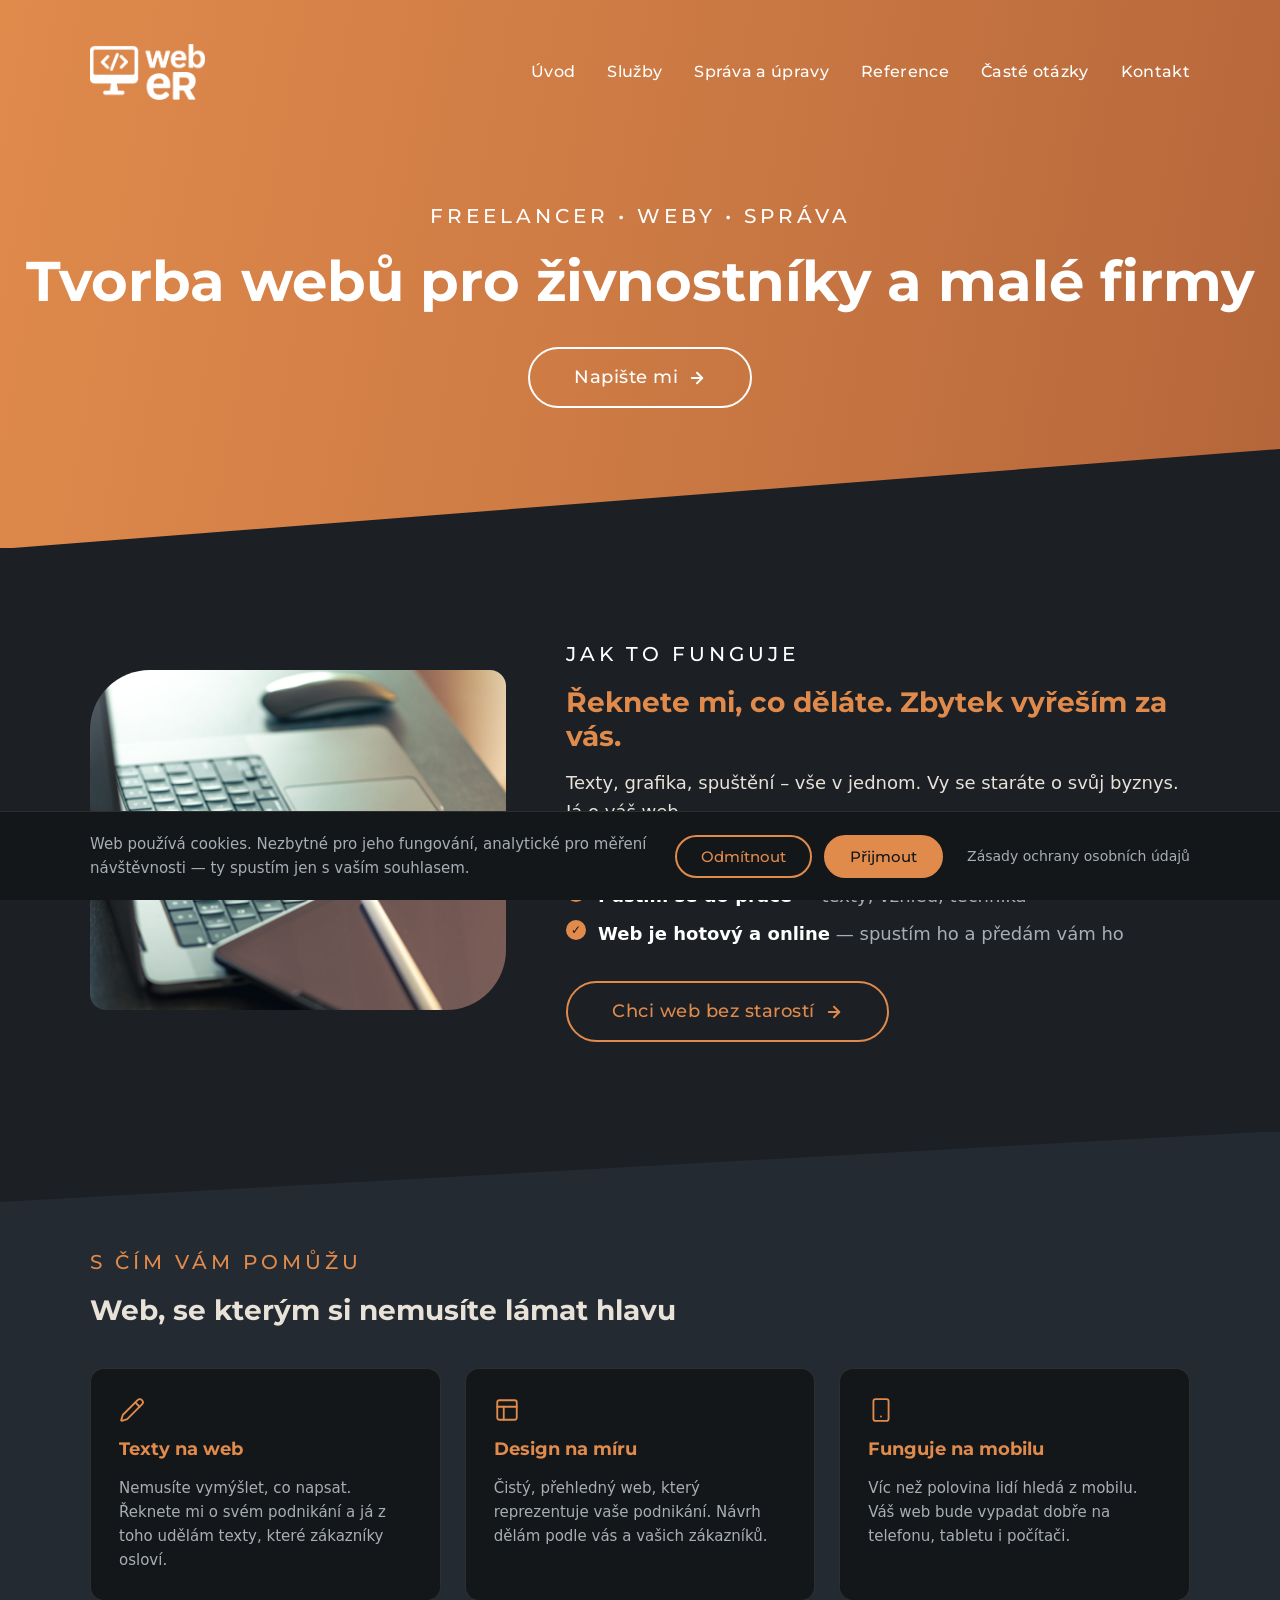
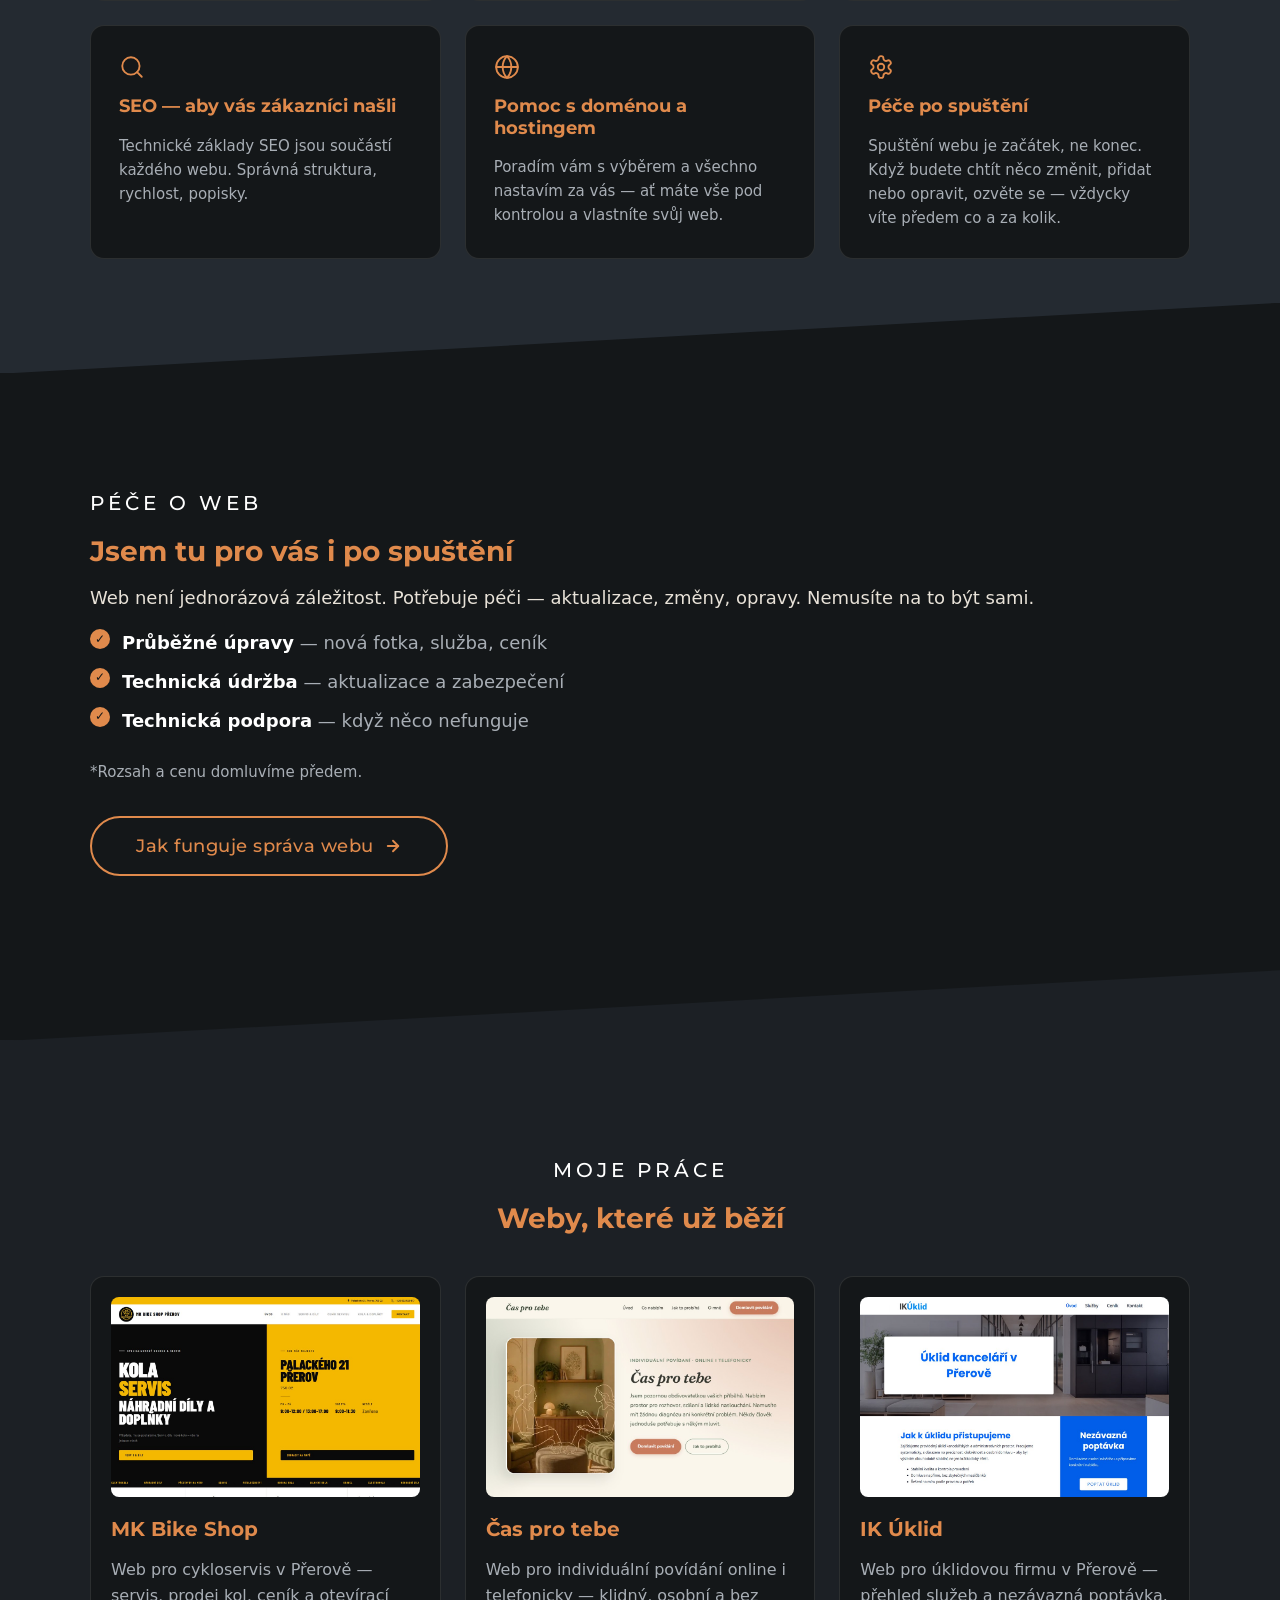
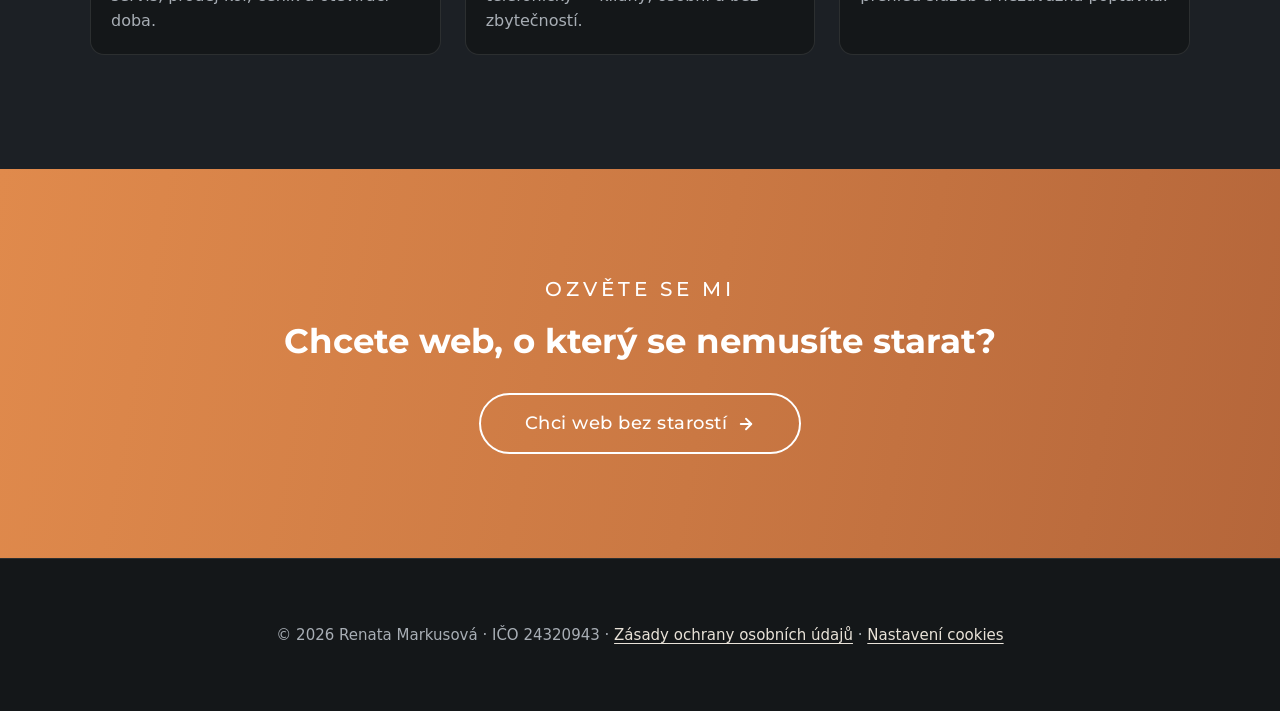
==== index.html @ 93ee4c7d "cookies" ====
<!doctype html>
<html lang="cs">
  <head>
    <meta charset="UTF-8" />
    <meta name="viewport" content="width=device-width, initial-scale=1.0" />
    <title>Tvorba webů pro živnostníky a malé firmy | web-eR</title>
    <meta
      name="description"
      content="Tvorba webů pro živnostníky a malé firmy. Postarám se o texty, design i spuštění — vy se staráte o svůj byznys. Pracuji online, po celé ČR."
    />
    <link rel="icon" type="image/png" sizes="32x32" href="img/favicon-32x32.png" />
    <meta property="og:type" content="website" />
    <meta
      property="og:title"
      content="Tvorba webů pro živnostníky a malé firmy | web-eR"
    />
    <meta
      property="og:description"
      content="Tvorba webů pro živnostníky a malé firmy. Postarám se o texty, design i spuštění — vy se staráte o svůj byznys. Pracuji online, po celé ČR."
    />
    <meta property="og:image" content="https://web-er.cz/img/og-image.jpg" />
    <meta property="og:url" content="https://web-er.cz/" />
    <meta property="og:locale" content="cs_CZ" />
    <meta name="twitter:card" content="summary_large_image" />
    <link rel="preconnect" href="https://fonts.googleapis.com" />
    <link rel="preconnect" href="https://fonts.gstatic.com" crossorigin />
    <link
      href="https://fonts.googleapis.com/css2?family=Montserrat:wght@400;500;600;700&display=swap"
      rel="stylesheet"
    />
    <link rel="stylesheet" href="style.css" />
    <script
      async
      src="https://www.googletagmanager.com/gtag/js?id=G-6X2FGMSDNS"
    ></script>
    <script>
      window.dataLayer = window.dataLayer || [];
      function gtag() {
        dataLayer.push(arguments);
      }
      gtag("js", new Date());
      gtag("consent", "default", {
        analytics_storage: "denied",
      });
      gtag("config", "G-6X2FGMSDNS");
    </script>
  </head>
  <body>
    <header>
      <div class="container">
        <a href="index.html" class="logo">
          <img src="img/logo-web-er-bile.png" alt="web-eR" />
        </a>
        <nav>
          <ul>
            <li><a href="#uvod">Úvod</a></li>
            <li><a href="#sluzby">Služby</a></li>
            <li><a href="sprava.html">Správa a úpravy</a></li>
            <li><a href="#reference">Reference</a></li>
            <li><a href="kontakt.html#faq">Časté otázky</a></li>
            <li><a href="kontakt.html">Kontakt</a></li>
          </ul>
        </nav>
        <button
          class="hamburger"
          aria-label="Otevřít menu"
          aria-expanded="false"
        >
          <span></span>
          <span></span>
          <span></span>
        </button>
      </div>
    </header>
    <main>
      <!--hero úvod-->
      <section id="uvod" class="hero">
        <p class="eyebrow">FREELANCER • WEBY • SPRÁVA</p>
        <h1>Tvorba webů pro živnostníky a malé firmy</h1>
        <a href="kontakt.html" class="btn">
          Napište mi
          <svg
            aria-hidden="true"
            xmlns="http://www.w3.org/2000/svg"
            viewBox="0 0 24 24"
            fill="none"
            stroke="currentColor"
            stroke-linecap="round"
            stroke-linejoin="round"
          >
            <path d="M5 12h14" />
            <path d="m12 5 7 7-7 7" />
          </svg>
        </a>
      </section>
      <section class="jak-to-funguje">
        <div class="container">
          <img src="img/work-scaled.jpg" alt="Ukázka práce na tvorbě webu" />
          <div>
            <p class="eyebrow">Jak to funguje</p>
            <h2>Řeknete mi, co děláte. Zbytek vyřeším za vás.</h2>
            <p>
              Texty, grafika, spuštění – vše v jednom. Vy se staráte o svůj
              byznys. Já o váš web.
            </p>
            <ul class="seznam-check">
              <li><strong>Zavoláte nebo napíšete</strong> — řeknete mi, co potřebujete</li>
              <li><strong>Pustím se do práce</strong> — texty, vzhled, technika</li>
              <li><strong>Web je hotový a online</strong> — spustím ho a předám vám ho</li>
            </ul>
            <a href="kontakt.html" class="btn btn--outline">
              Chci web bez starostí
              <svg
                aria-hidden="true"
                xmlns="http://www.w3.org/2000/svg"
                viewBox="0 0 24 24"
                fill="none"
                stroke="currentColor"
                stroke-linecap="round"
                stroke-linejoin="round"
              >
                <path d="M5 12h14" />
                <path d="m12 5 7 7-7 7" />
              </svg>
            </a>
          </div>
        </div>
      </section>

      <!--Služby-->
      <section id="sluzby" class="sluzby">
        <div class="container">
          <p class="eyebrow">S ČÍM VÁM POMŮŽU</p>
          <h2>Web, se kterým si nemusíte lámat hlavu</h2>
          <ul class="karty">
            <li class="karta">
              <svg
                aria-hidden="true"
                xmlns="http://www.w3.org/2000/svg"
                viewBox="0 0 24 24"
                fill="none"
                stroke="currentColor"
                stroke-linecap="round"
                stroke-linejoin="round"
              >
                <path
                  d="M21.174 6.812a1 1 0 0 0-3.986-3.987L3.842 16.174a2 2 0 0 0-.5.83l-1.321 4.352a.5.5 0 0 0 .623.622l4.353-1.32a2 2 0 0 0 .83-.497z"
                />
                <path d="m15 5 4 4" />
              </svg>
              <h3>Texty na web</h3>
              <p>
                Nemusíte vymýšlet, co napsat. Řeknete mi o svém podnikání a já
                z toho udělám texty, které zákazníky osloví.
              </p>
            </li>
            <li class="karta">
              <svg
                aria-hidden="true"
                xmlns="http://www.w3.org/2000/svg"
                viewBox="0 0 24 24"
                fill="none"
                stroke="currentColor"
                stroke-linecap="round"
                stroke-linejoin="round"
              >
                <rect width="18" height="18" x="3" y="3" rx="2" ry="2" />
                <line x1="3" x2="21" y1="9" y2="9" />
                <line x1="9" x2="9" y1="21" y2="9" />
              </svg>
              <h3>Design na míru</h3>
              <p>
                Čistý, přehledný web, který reprezentuje vaše podnikání. Návrh
                dělám podle vás a vašich zákazníků.
              </p>
            </li>
            <li class="karta">
              <svg
                aria-hidden="true"
                xmlns="http://www.w3.org/2000/svg"
                viewBox="0 0 24 24"
                fill="none"
                stroke="currentColor"
                stroke-linecap="round"
                stroke-linejoin="round"
              >
                <rect width="14" height="20" x="5" y="2" rx="2" ry="2" />
                <path d="M12 18h.01" />
              </svg>
              <h3>Funguje na mobilu</h3>
              <p>
                Víc než polovina lidí hledá z mobilu. Váš web bude vypadat
                dobře na telefonu, tabletu i počítači.
              </p>
            </li>
            <li class="karta">
              <svg
                aria-hidden="true"
                xmlns="http://www.w3.org/2000/svg"
                viewBox="0 0 24 24"
                fill="none"
                stroke="currentColor"
                stroke-linecap="round"
                stroke-linejoin="round"
              >
                <circle cx="11" cy="11" r="8" />
                <path d="m21 21-4.3-4.3" />
              </svg>
              <h3>SEO — aby vás zákazníci našli</h3>
              <p>
                Technické základy SEO jsou součástí každého webu. Správná
                struktura, rychlost, popisky.
              </p>
            </li>
            <li class="karta">
              <svg
                aria-hidden="true"
                xmlns="http://www.w3.org/2000/svg"
                viewBox="0 0 24 24"
                fill="none"
                stroke="currentColor"
                stroke-linecap="round"
                stroke-linejoin="round"
              >
                <circle cx="12" cy="12" r="10" />
                <path d="M12 2a14.5 14.5 0 0 0 0 20 14.5 14.5 0 0 0 0-20" />
                <path d="M2 12h20" />
              </svg>
              <h3>Pomoc s doménou a hostingem</h3>
              <p>
                Poradím vám s výběrem a všechno nastavím za vás — ať máte vše
                pod kontrolou a vlastníte svůj web.
              </p>
            </li>
            <li class="karta">
              <svg
                aria-hidden="true"
                xmlns="http://www.w3.org/2000/svg"
                viewBox="0 0 24 24"
                fill="none"
                stroke="currentColor"
                stroke-linecap="round"
                stroke-linejoin="round"
              >
                <path
                  d="M12.22 2h-.44a2 2 0 0 0-2 2v.18a2 2 0 0 1-1 1.73l-.43.25a2 2 0 0 1-2 0l-.15-.08a2 2 0 0 0-2.73.73l-.22.38a2 2 0 0 0 .73 2.73l.15.1a2 2 0 0 1 1 1.72v.51a2 2 0 0 1-1 1.74l-.15.09a2 2 0 0 0-.73 2.73l.22.38a2 2 0 0 0 2.73.73l.15-.08a2 2 0 0 1 2 0l.43.25a2 2 0 0 1 1 1.73V20a2 2 0 0 0 2 2h.44a2 2 0 0 0 2-2v-.18a2 2 0 0 1 1-1.73l.43-.25a2 2 0 0 1 2 0l.15.08a2 2 0 0 0 2.73-.73l.22-.39a2 2 0 0 0-.73-2.73l-.15-.08a2 2 0 0 1-1-1.74v-.5a2 2 0 0 1 1-1.74l.15-.09a2 2 0 0 0 .73-2.73l-.22-.38a2 2 0 0 0-2.73-.73l-.15.08a2 2 0 0 1-2 0l-.43-.25a2 2 0 0 1-1-1.73V4a2 2 0 0 0-2-2z"
                />
                <circle cx="12" cy="12" r="3" />
              </svg>
              <h3>Péče po spuštění</h3>
              <p>
                Spuštění webu je začátek, ne konec. Když budete chtít něco
                změnit, přidat nebo opravit, ozvěte se — vždycky víte předem
                co a za kolik.
              </p>
            </li>
          </ul>
        </div>
      </section>
      <section class="pece">
        <div class="container">
          <p class="eyebrow">PÉČE O WEB</p>
          <h2>Jsem tu pro vás i po spuštění</h2>
          <p>
            Web není jednorázová záležitost. Potřebuje péči — aktualizace,
            změny, opravy. Nemusíte na to být sami.
          </p>
          <ul class="seznam-check">
            <li><strong>Průběžné úpravy</strong> — nová fotka, služba, ceník</li>
            <li><strong>Technická údržba</strong> — aktualizace a zabezpečení</li>
            <li><strong>Technická podpora</strong> — když něco nefunguje</li>
          </ul>
          <p class="poznamka">*Rozsah a cenu domluvíme předem.</p>
          <a href="sprava.html" class="btn btn--outline">
            Jak funguje správa webu
            <svg
              aria-hidden="true"
              xmlns="http://www.w3.org/2000/svg"
              viewBox="0 0 24 24"
              fill="none"
              stroke="currentColor"
              stroke-linecap="round"
              stroke-linejoin="round"
            >
              <path d="M5 12h14" />
              <path d="m12 5 7 7-7 7" />
            </svg>
          </a>
        </div>
      </section>

      <!--Reference-->
      <section id="reference" class="reference">
        <div class="container">
          <p class="eyebrow">MOJE PRÁCE</p>
          <h2>Weby, které už běží</h2>
          <ul class="reference-karty">
            <li class="reference-karta">
              <a
                href="https://www.mkbikeshop.cz"
                target="_blank"
                rel="noopener"
              >
                <img
                  src="img/reference-mk-bike-shop.jpg"
                  alt="Náhled webu MK Bike Shop"
                />
                <h3>MK Bike Shop</h3>
                <p>
                  Web pro cykloservis v Přerově — servis, prodej kol, ceník a
                  otevírací doba.
                </p>
              </a>
            </li>
            <li class="reference-karta">
              <a
                href="https://www.casprotebe.cz"
                target="_blank"
                rel="noopener"
              >
                <img
                  src="img/reference-cas-pro-tebe.jpg"
                  alt="Náhled webu Čas pro tebe"
                />
                <h3>Čas pro tebe</h3>
                <p>
                  Web pro individuální povídání online i telefonicky — klidný,
                  osobní a bez zbytečností.
                </p>
              </a>
            </li>
            <li class="reference-karta">
              <a
                href="https://www.ikuklid.cz"
                target="_blank"
                rel="noopener"
              >
                <img
                  src="img/reference-ik-uklid.jpg"
                  alt="Náhled webu IK Úklid"
                />
                <h3>IK Úklid</h3>
                <p>
                  Web pro úklidovou firmu v Přerově — přehled služeb a
                  nezávazná poptávka.
                </p>
              </a>
            </li>
          </ul>
        </div>
      </section>
      <section class="cta">
        <div class="container">
          <p class="eyebrow">OZVĚTE SE MI</p>
          <h2>Chcete web, o který se nemusíte starat?</h2>
          <a href="kontakt.html" class="btn">
            Chci web bez starostí
            <svg
              aria-hidden="true"
              xmlns="http://www.w3.org/2000/svg"
              viewBox="0 0 24 24"
              fill="none"
              stroke="currentColor"
              stroke-linecap="round"
              stroke-linejoin="round"
            >
              <path d="M5 12h14" />
              <path d="m12 5 7 7-7 7" />
            </svg>
          </a>
        </div>
      </section>
    </main>
    <footer>
      <div class="container">
        <p>
          &copy; 2026 Renata Markusová · IČO 24320943 ·
          <a href="zasady-ochrany-osobnich-udaju.html"
            >Zásady ochrany osobních údajů</a
          >
          · <button type="button" id="cookie-nastaveni">Nastavení cookies</button>
        </p>
      </div>
    </footer>
    <div class="cookie-lista" id="cookie-lista" hidden>
      <div class="cookie-lista__obsah">
        <p>
          Web používá cookies. Nezbytné pro jeho fungování, analytické pro
          měření návštěvnosti — ty spustím jen s vaším souhlasem.
        </p>
        <div class="cookie-lista__tlacitka">
          <button type="button" id="cookie-odmitnout">Odmítnout</button>
          <button type="button" id="cookie-prijmout">Přijmout</button>
        </div>
        <a href="zasady-ochrany-osobnich-udaju.html"
          >Zásady ochrany osobních údajů</a
        >
      </div>
    </div>
    <script src="script.js"></script>
  </body>
</html>
---- style.css ----
/* RESET */
* {
  margin: 0;
  padding: 0;
  box-sizing: border-box;
}

img {
  display: block;
  max-width: 100%;
}

/* PROMĚNNÉ  */
:root {
  /* Akcenty */
  --accent: #e08a4c;
  --accent-mid: #ca7843;
  --accent-hover: #b5663a;

  /* Pozadí */
  --bg: #1c2025;
  --bg-dark: #141719;
  --bg-light: #242a31;

  /* TEXT */
  --text: #e8e2d8;
  --text-strong: #ffffff;
  --text-muted: #a8aeb5;

  /* PÍSMO */
  --font-heading: "Montserrat", system-ui, sans-serif;
}

/*  BODY  */
body {
  background: var(--bg);
  color: var(--text);
  font-family:
    system-ui,
    -apple-system,
    sans-serif;
  font-size: 18px;
  line-height: 1.6;
}

/*  TYPOGRAFIE  */
h1,
h2,
h3 {
  font-family: var(--font-heading);
  line-height: 1.2;
  margin-bottom: 16px;
}

h1 {
  font-size: 40px;
}

h2 {
  font-size: 28px;
}

h3 {
  font-size: 20px;
}
p {
  margin-bottom: 16px;
}

/*  HLAVIČKA  */
header {
  position: fixed;
  top: 0;
  left: 0;
  width: 100%;
  z-index: 10;
  /* aby logo a menu nebyly nalepené na horním okraji */
  padding-top: 20px;
  transition:
    background-color 0.25s ease,
    padding 0.25s ease;
}

header.scrolled {
  /* po odscrollování pevné pozadí, jemný rámeček a nižší hlavička */
  background-color: var(--bg-dark);
  border-bottom: 1px solid rgba(255, 255, 255, 0.1);
  padding-top: 10px;
}

header.scrolled .container {
  padding: 12px 20px;
}

.container {
  max-width: 1140px;
  margin: 0 auto;
  padding: 24px 20px;
  display: flex;
  align-items: center;
  justify-content: space-between;
}

.logo img {
  max-width: 115px;
  transition: max-width 0.25s ease;
}

header.scrolled .logo img {
  max-width: 95px;
}

nav ul {
  display: flex;
  align-items: center;
  gap: 32px;
  list-style: none;
}

nav a {
  color: var(--text-strong);
  text-decoration: none;
  font-family: var(--font-heading);
  font-weight: 500;
  font-size: 16px;
  letter-spacing: 0.02em;
  /* trvalá rezerva místa pro linku, aby text při hoveru neposkakoval */
  padding-bottom: 4px;
  border-bottom: 2px solid transparent;
}

nav a:hover {
  /* místo oranžové (splývala by s oranžovým pozadím hero) jen podtržení */
  border-bottom-color: var(--text-strong);
}

nav a[aria-current="page"] {
  border-bottom-color: var(--text-strong);
}

/* hamburger tlačítko */
.hamburger {
  display: none;
  flex-direction: column;
  justify-content: center;
  gap: 5px;
  width: 40px;
  height: 40px;
  background: none;
  border: none;
  cursor: pointer;
  padding: 0;
}

.hamburger span {
  display: block;
  width: 28px;
  height: 3px;
  background: var(--text-strong);
  border-radius: 2px;
}

/*  HERO / ÚVOD  */
.hero {
  /* plastičtější přechod - tři barevné body, pravá strana znatelně tmavší */
  background: linear-gradient(
    100deg,
    var(--accent) 0%,
    var(--accent-mid) 55%,
    var(--accent-hover) 100%
  );
  color: #20160f;
  text-align: center;
  padding: 200px 20px 140px;
  /* kotva pro diagonální řez (::after) */
  position: relative;
}

.eyebrow {
  color: #ffffff;
  text-transform: uppercase;
  font-family: var(--font-heading);
  letter-spacing: 4px;
  font-size: 20px;
  font-weight: 500;
  margin-bottom: 16px;
}

.hero h1 {
  /* bílá a větší než výchozí h1 */
  color: var(--text-strong);
  font-size: 56px;
  margin-bottom: 32px;
}

.hero p:not(.eyebrow) {
  /* popisný odstavec pod H1 (např. na kontakt.html) ve stejné barvě jako nadpis */
  color: var(--text-strong);
  font-size: 20px;
}

.btn {
  display: inline-flex;
  align-items: center;
  gap: 10px;
  background: transparent;
  color: var(--text-strong);
  text-decoration: none;
  font-family: var(--font-heading);
  font-weight: 500;
  font-size: 18px;
  letter-spacing: 0.5px;
  padding: 14px 44px;
  border: 2px solid var(--text-strong);
  border-radius: 999px;
  transition:
    background-color 0.2s ease,
    color 0.2s ease;
}

.btn svg {
  /* ikona šipky přebírá barvu textu přes currentColor */
  width: 18px;
  height: 18px;
  stroke-width: 2.5;
}

.btn:hover {
  background-color: var(--text-strong);
  color: var(--accent);
}

/* varianta tlačítka pro tmavé pozadí mimo hero */
.btn--outline {
  color: var(--accent);
  border-color: var(--accent);
}

.btn--outline:hover {
  background-color: var(--accent);
  color: var(--bg-dark);
}

.hero::after {
  /* diagonální řez na spodní hraně hera - přechod do další sekce */
  content: "";
  position: absolute;
  bottom: -1px; /* zamezí vlasové spáře mezi hero a další sekcí */
  left: 0;
  width: 100%;
  height: 100px;
  background-color: var(--bg);
  clip-path: polygon(0 100%, 100% 0, 100% 100%);
}

/* kompaktní varianta hero (kontakt.html) - menší odsazení a nižší diagonála */
.hero--kompakt {
  padding: 160px 20px 100px;
}

.hero--kompakt::after {
  height: 70px;
}

/*  SEKCE JAK TO FUNGUJE  */
.jak-to-funguje {
  padding: 90px 0;
}

.jak-to-funguje .container {
  /* dvousloupcový layout - obrázek a text vedle sebe */
  display: flex;
  align-items: center;
  justify-content: flex-start;
  gap: 60px;
  padding-top: 0;
  padding-bottom: 0;
}

.jak-to-funguje .container > img {
  /* obrázek užší než textový sloupec */
  flex: 0.8 1 0;
  min-width: 0;
}

.jak-to-funguje .container > div {
  /* textový sloupec širší než obrázek */
  flex: 1.2 1 0;
  min-width: 0;
}

.jak-to-funguje img {
  width: 100%;
  height: 340px;
  object-fit: cover;

  border-radius: 60px 16px 60px 16px;
}

.jak-to-funguje h2 {
  color: var(--accent);
}

/* seznam s oranžovým zaškrtnutým kolečkem - sdílená třída napříč stránkami */
.seznam-check {
  list-style: none;
}

.seznam-check li {
  position: relative;
  padding-left: 32px;
  color: var(--text-muted);
  margin-bottom: 10px;
}

.seznam-check li:last-child {
  margin-bottom: 0;
}

.seznam-check li strong {
  color: var(--text-strong);
  font-weight: 700;
}

.seznam-check li::before {
  /* ikona zaškrtnutého kolečka místo puntíku */
  content: "✓";
  position: absolute;
  left: 0;
  top: 0;
  width: 20px;
  height: 20px;
  border-radius: 50%;
  background-color: var(--accent);
  color: var(--bg-dark);
  font-size: 12px;
  font-weight: 700;
  display: flex;
  align-items: center;
  justify-content: center;
}

.jak-to-funguje .seznam-check {
  margin-bottom: 32px;
}

.pece .seznam-check {
  /* mezera mezi odrážkami a poznámkou */
  margin-bottom: 24px;
}

/*  SEKCE SLUŽBY  */
.sluzby {
  /* pozadí odlišené od okolních sekcí */
  background-color: var(--bg-light);
  padding: 90px 0;
  /* kotva pro diagonální zkosení nahoře i dole (::before, ::after) */
  position: relative;
}

.sluzby::before,
.sluzby::after {
  /* diagonální zkosení - barva okolních sekcí prosvítá přes hranu */
  content: "";
  position: absolute;
  left: 0;
  width: 100%;
  /* o 1px vyšší kvůli přesahu přes hranu (viz top/bottom -1px) - zamezí vlasové spáře */
  height: 71px;
  background-color: var(--bg);
}

.sluzby::before {
  top: -1px;
  /* stejný směr zkosení jako dole - zleva doprava klesá */
  clip-path: polygon(0 0, 100% 0, 0 100%);
}

.sluzby::after {
  bottom: -1px;
  /* barva navazuje na pozadí sekce .pece pod ní */
  background-color: var(--bg-dark);
  clip-path: polygon(0 100%, 100% 0, 100% 100%);
}

.sluzby .container {
  /* zděděný .container je flex - tady potřebujeme blokové řazení nadpisů nad kartami */
  display: block;
}

.sluzby .eyebrow {
  /* velikost, prostrkání i font zůstávají po globálním .eyebrow, mění se jen barva */
  color: var(--accent);
}

.sluzby h2 {
  text-align: left;
  margin-bottom: 40px;
}

.karty {
  list-style: none;
  display: grid;
  grid-template-columns: repeat(3, 1fr);
  gap: 24px;
}

.karta {
  /* znatelně tmavší než pozadí sekce, aby karty vynikly */
  background-color: var(--bg-dark);
  border: 1px solid rgba(255, 255, 255, 0.1);
  border-radius: 14px;
  padding: 28px;
  transition: border-color 0.2s ease;
}

.karta:hover {
  border-color: var(--accent);
}

.karta svg {
  display: block;
  width: 26px;
  height: 26px;
  color: var(--accent);
  stroke-width: 1.7;
  margin-bottom: 16px;
}

.karta h3 {
  color: var(--accent);
  font-size: 18px;
}

.karta p {
  color: var(--text-muted);
  font-size: 15px;
  margin-bottom: 0;
}

/*  SEKCE PÉČE  */
.pece {
  background-color: var(--bg-dark);
  /* větší spodní odsazení, aby zkosení nezasahovalo do tlačítka */
  padding: 90px 0 140px;
  /* kotva pro diagonální zkosení na spodní hraně (::after) */
  position: relative;
}

.pece::after {
  /* stejný princip jako u .sluzby::after - zleva výš, zprava níž */
  content: "";
  position: absolute;
  bottom: -1px;
  left: 0;
  width: 100%;
  height: 71px;
  background-color: var(--bg);
  clip-path: polygon(0 100%, 100% 0, 100% 100%);
}

.pece .container {
  /* zděděný .container je flex - tady potřebujeme blokové řazení obsahu */
  display: block;
}

.pece h2 {
  color: var(--accent);
}

.pece .poznamka {
  font-size: 15px;
  color: var(--text-muted);
  margin-bottom: 32px;
}

/*  SEKCE REFERENCE  */
.reference {
  padding: 90px 0;
}

.reference .container {
  /* zděděný .container je flex - tady potřebujeme blokové řazení obsahu */
  display: block;
}

.reference .eyebrow,
.reference h2 {
  text-align: center;
}

.reference h2 {
  /* stejná barva jako nadpis v .jak-to-funguje */
  color: var(--accent);
  margin-bottom: 40px;
}

.reference-karty {
  list-style: none;
  display: grid;
  grid-template-columns: repeat(3, 1fr);
  gap: 24px;
}

.reference-karta {
  background-color: var(--bg-dark);
  border: 1px solid rgba(255, 255, 255, 0.1);
  border-radius: 14px;
  padding: 20px;
  transition: border-color 0.2s ease;
}

.reference-karta:hover {
  border-color: var(--accent);
}

.reference-karta a {
  /* barva a podtržení se nepřebíjí, dědí se z karty */
  display: block;
  color: inherit;
  text-decoration: none;
}

.reference-karta img {
  width: 100%;
  height: 200px;
  object-fit: cover;
  /* zobrazí horní část náhledu webu */
  object-position: top;
  border-radius: 8px;
  margin-bottom: 20px;
  transition: transform 0.2s ease;
}

.reference-karta:hover img {
  transform: scale(1.03);
}

.reference-karta h3 {
  color: var(--accent);
}

.reference-karta p {
  color: var(--text-muted);
  font-size: 16px;
  margin-bottom: 0;
}

/*  SEKCE CTA  */
.cta {
  /* stejný přechod jako hero */
  background: linear-gradient(
    100deg,
    var(--accent) 0%,
    var(--accent-mid) 55%,
    var(--accent-hover) 100%
  );
  text-align: center;
  padding: 80px 0;
}

.cta .container {
  /* zděděný .container je flex - tady potřebujeme blokové řazení obsahu */
  display: block;
}

.cta .eyebrow {
  color: #ffffff;
}

.cta h2 {
  color: #ffffff;
  font-size: 34px;
  margin-bottom: 32px;
}

/*  PATIČKA  */
footer {
  background-color: var(--bg-dark);
  border-top: 1px solid rgba(255, 255, 255, 0.1);
  padding: 40px 0;
  text-align: center;
  font-size: 15px;
  color: var(--text-muted);
}

footer .container {
  /* zděděný .container je flex - tady potřebujeme blokové řazení */
  display: block;
}

footer p {
  margin-bottom: 0;
}

footer a {
  color: var(--text);
  text-decoration: underline;
  text-underline-offset: 3px;
}

footer a:hover {
  color: var(--accent);
}

/*  TEXTOVÁ STRÁNKA (zásady ochrany osobních údajů apod.)  */
.textova-stranka {
  /* dost místa, aby obsah nezmizel pod absolutně umístěnou hlavičkou */
  padding: 180px 0 90px;
}

.textova-stranka .container {
  display: block;
  max-width: 800px;
}

.textova-stranka h2 {
  color: var(--accent);
  font-size: 24px;
  margin-top: 40px;
}

.textova-stranka ul {
  list-style: disc;
  padding-left: 24px;
  color: var(--text-muted);
  margin-bottom: 16px;
}

.textova-stranka li {
  margin-bottom: 8px;
}

.textova-stranka a {
  color: var(--accent);
  text-decoration: underline;
}

/*  SEKCE DVĚ VARIANTY (sprava.html)  */
#varianty {
  padding: 90px 0;
}

#varianty .container {
  /* zděděný .container je flex - tady potřebujeme blokové řazení obsahu */
  display: block;
}

#varianty h2 {
  color: var(--accent);
}

#varianty .poznamka {
  /* menší text s odstupem od karet */
  margin-top: 24px;
  font-size: 14px;
  color: var(--text-muted);
}

.varianty {
  /* dvě karty vedle sebe */
  display: grid;
  grid-template-columns: repeat(2, 1fr);
  gap: 24px;
  margin-top: 40px;
}

.varianta {
  background-color: var(--bg-light);
  border: 1px solid rgba(255, 255, 255, 0.1);
  border-radius: 14px;
  padding: 34px;
  /* poznámka dole se pak přitáhne pomocí margin-top: auto */
  display: flex;
  flex-direction: column;
}

.varianta--hlavni {
  /* zvýrazněná varianta - oranžový rámeček */
  border: 2px solid var(--accent);
}

.stitek {
  /* malý štítek nad nadpisem karty */
  display: inline-block;
  align-self: flex-start;
  text-transform: uppercase;
  letter-spacing: 1px;
  font-size: 12px;
  font-weight: 700;
  color: var(--text-muted);
  border: 1px solid var(--text-muted);
  border-radius: 999px;
  padding: 6px 14px;
  margin-bottom: 20px;
}

.varianta--hlavni .stitek {
  /* v hlavní variantě oranžový štítek s tmavým textem */
  color: var(--bg-dark);
  background-color: var(--accent);
  border-color: var(--accent);
}

.varianta .seznam-check {
  margin-bottom: 24px;
}

/*  SEKCE S ČÍM SE LIDI OZÝVAJÍ - stejné pozadí a zkosení jako .sluzby na indexu  */
.dotazy {
  background-color: var(--bg-light);
  padding: 90px 0;
  position: relative;
}

.dotazy::before,
.dotazy::after {
  content: "";
  position: absolute;
  left: 0;
  width: 100%;
  /* o 1px vyšší kvůli přesahu přes hranu - zamezí vlasové spáře */
  height: 71px;
  background-color: var(--bg);
}

.dotazy::before {
  top: -1px;
  clip-path: polygon(0 0, 100% 0, 0 100%);
}

.dotazy::after {
  bottom: -1px;
  clip-path: polygon(0 100%, 100% 0, 100% 100%);
}

.dotazy .container {
  display: block;
}

.dotazy .eyebrow {
  color: var(--accent);
}

.dotazy h2 {
  margin-bottom: 40px;
}

/*  SEKCE PROČ HLÍDAT (sprava.html)  */
.proc-hlidat {
  padding: 90px 0;
}

.proc-hlidat .container {
  display: block;
  max-width: 800px;
}

.proc-hlidat h2 {
  color: var(--accent);
}

/*  SEKCE JAK MĚ KONTAKTOVAT (kontakt.html)  */
.kontakt-info {
  padding: 90px 0;
}

.kontakt-info .container {
  display: block;
}

.kontakt-info .eyebrow {
  text-align: center;
}

.kontakt-karty {
  margin-top: 40px;
}

.kontakt-karty .karta {
  /* obsah karty včetně ikony vycentrovaný */
  text-align: center;
}

.kontakt-karty .karta svg {
  /* ikona uprostřed karty */
  margin-left: auto;
  margin-right: auto;
}

.kontakt-karty .karta h3 {
  /* méně těžký nadpis */
  font-weight: 500;
}

.kontakt-karty .karta a {
  color: var(--text);
  text-decoration: none;
}

.kontakt-karty .karta a:hover {
  color: var(--accent);
}

/*  SEKCE ČASTÉ OTÁZKY (kontakt.html)  */
.faq {
  /* pozadí odlišené od okolních sekcí */
  background-color: var(--bg-light);
  padding: 90px 0;
}

.faq .container {
  display: block;
}

details {
  background-color: var(--bg-dark);
  border: 1px solid rgba(255, 255, 255, 0.1);
  border-radius: 14px;
  margin-bottom: 16px;
}

details:last-child {
  margin-bottom: 0;
}

summary {
  /* bez výchozí značky prohlížeče */
  list-style: none;
  cursor: pointer;
  font-weight: 700;
  padding: 20px 24px;
  position: relative;
}

summary::-webkit-details-marker {
  display: none;
}

summary::after {
  /* oranžová šipka, otočí se při otevření */
  content: "";
  position: absolute;
  top: 50%;
  right: 24px;
  width: 8px;
  height: 8px;
  border-right: 2px solid var(--accent);
  border-bottom: 2px solid var(--accent);
  transform: translateY(-50%) rotate(45deg);
  transition: transform 0.2s ease;
}

details[open] summary::after {
  transform: translateY(-50%) rotate(225deg);
}

details p {
  padding: 0 24px 24px;
  color: var(--text-muted);
  margin-bottom: 0;
}

/*  SEKCE PROVOZOVATEL (kontakt.html)  */
.provozovatel {
  padding: 50px 0;
}

.provozovatel .container {
  display: block;
}

.provozovatel .poznamka {
  font-size: 14px;
  color: var(--text-muted);
  margin-bottom: 0;
}

/*  COOKIE LIŠTA  */
.cookie-lista {
  position: fixed;
  bottom: 0;
  left: 0;
  width: 100%;
  /* vyšší než hlavička (z-index: 10) */
  z-index: 20;
  background-color: var(--bg-dark);
  border-top: 1px solid rgba(255, 255, 255, 0.1);
}

.cookie-lista__obsah {
  max-width: 1140px;
  margin: 0 auto;
  padding: 20px;
  display: flex;
  align-items: center;
  gap: 24px;
}

.cookie-lista__obsah p {
  font-size: 15px;
  color: var(--text-muted);
  margin-bottom: 0;
}

.cookie-lista__obsah > a,
.cookie-lista__obsah > span {
  flex-shrink: 0;
  font-size: 14px;
  color: var(--text-muted);
  text-decoration: none;
}

.cookie-lista__obsah > a:hover {
  color: var(--accent);
}

.cookie-lista__tlacitka {
  display: flex;
  gap: 12px;
  flex-shrink: 0;
}

.cookie-lista__tlacitka button {
  /* stejný tvar jako .btn, jen menší */
  font-family: var(--font-heading);
  font-weight: 500;
  font-size: 15px;
  padding: 10px 24px;
  border-radius: 999px;
  cursor: pointer;
  transition:
    background-color 0.2s ease,
    color 0.2s ease;
}

#cookie-prijmout {
  /* oranžové plné */
  background-color: var(--accent);
  border: 2px solid var(--accent);
  color: var(--bg-dark);
}

#cookie-prijmout:hover {
  background-color: var(--accent-hover);
  border-color: var(--accent-hover);
}

#cookie-odmitnout {
  /* s oranžovým rámečkem a průhledné */
  background: transparent;
  border: 2px solid var(--accent);
  color: var(--accent);
}

#cookie-odmitnout:hover {
  background-color: var(--accent);
  color: var(--bg-dark);
}

#cookie-nastaveni {
  /* v patičce vypadá jako odkaz */
  background: none;
  border: none;
  padding: 0;
  font: inherit;
  color: var(--text);
  cursor: pointer;
  text-decoration: underline;
  text-underline-offset: 3px;
}

#cookie-nastaveni:hover {
  color: var(--accent);
}

/*  RESPONZIVITA HLAVIČKY A HERO SEKCE  */
@media (max-width: 900px) {
  header {
    /* nižší hlavička i v základním stavu */
    padding-top: 12px;
  }

  header .container {
    padding: 12px 20px;
  }

  .logo img {
    max-width: 95px;
  }

  header.scrolled .logo img {
    max-width: 85px;
  }

  nav {
    /* skryto, dokud se nerozbalí přes hamburger */
    display: none;
    position: absolute;
    top: 100%;
    left: 0;
    width: 100%;
    background-color: var(--bg-dark);
  }

  nav.otevrena {
    display: block;
  }

  nav ul {
    flex-direction: column;
    align-items: stretch;
    gap: 0;
    padding: 10px 20px 20px;
  }

  nav a {
    display: block;
    padding: 12px 0;
  }

  .hamburger {
    display: flex;
  }

  .hero {
    padding: 130px 20px 70px;
  }

  .hero h1 {
    font-size: 28px;
  }

  .hero::after {
    /* na mobilu nižší, aby diagonála nebyla příliš strmá */
    height: 40px;
  }

  .hero--kompakt {
    padding: 120px 20px 60px;
  }

  .hero--kompakt::after {
    height: 35px;
  }

  .jak-to-funguje .container {
    /* sloupce pod sebou, obrázek je v HTML první, takže je nahoře */
    flex-direction: column;
  }

  .jak-to-funguje img {
    /* na mobilu nižší */
    height: 260px;
  }

  .karty {
    grid-template-columns: repeat(2, 1fr);
  }

  .reference-karty {
    grid-template-columns: repeat(2, 1fr);
  }

  .sluzby::before,
  .sluzby::after {
    /* na mobilu kratší zkosení, opět o 1px vyšší kvůli přesahu */
    height: 36px;
  }

  .pece::after {
    /* na mobilu kratší zkosení */
    height: 36px;
  }

  .varianty {
    /* karty na mobilu pod sebou */
    grid-template-columns: 1fr;
  }

  .dotazy::before,
  .dotazy::after {
    /* na mobilu kratší zkosení */
    height: 36px;
  }

  .cookie-lista__obsah {
    /* obsah pod sebou */
    flex-direction: column;
    align-items: stretch;
    text-align: center;
  }

  .cookie-lista__tlacitka {
    flex-direction: column;
  }

  .cookie-lista__tlacitka button {
    /* tlačítka roztažená na šířku */
    width: 100%;
  }
}

/*  RESPONZIVITA SEKCE SLUŽBY - jeden sloupec  */
@media (max-width: 620px) {
  .karty {
    grid-template-columns: 1fr;
  }

  .reference-karty {
    grid-template-columns: 1fr;
  }
}
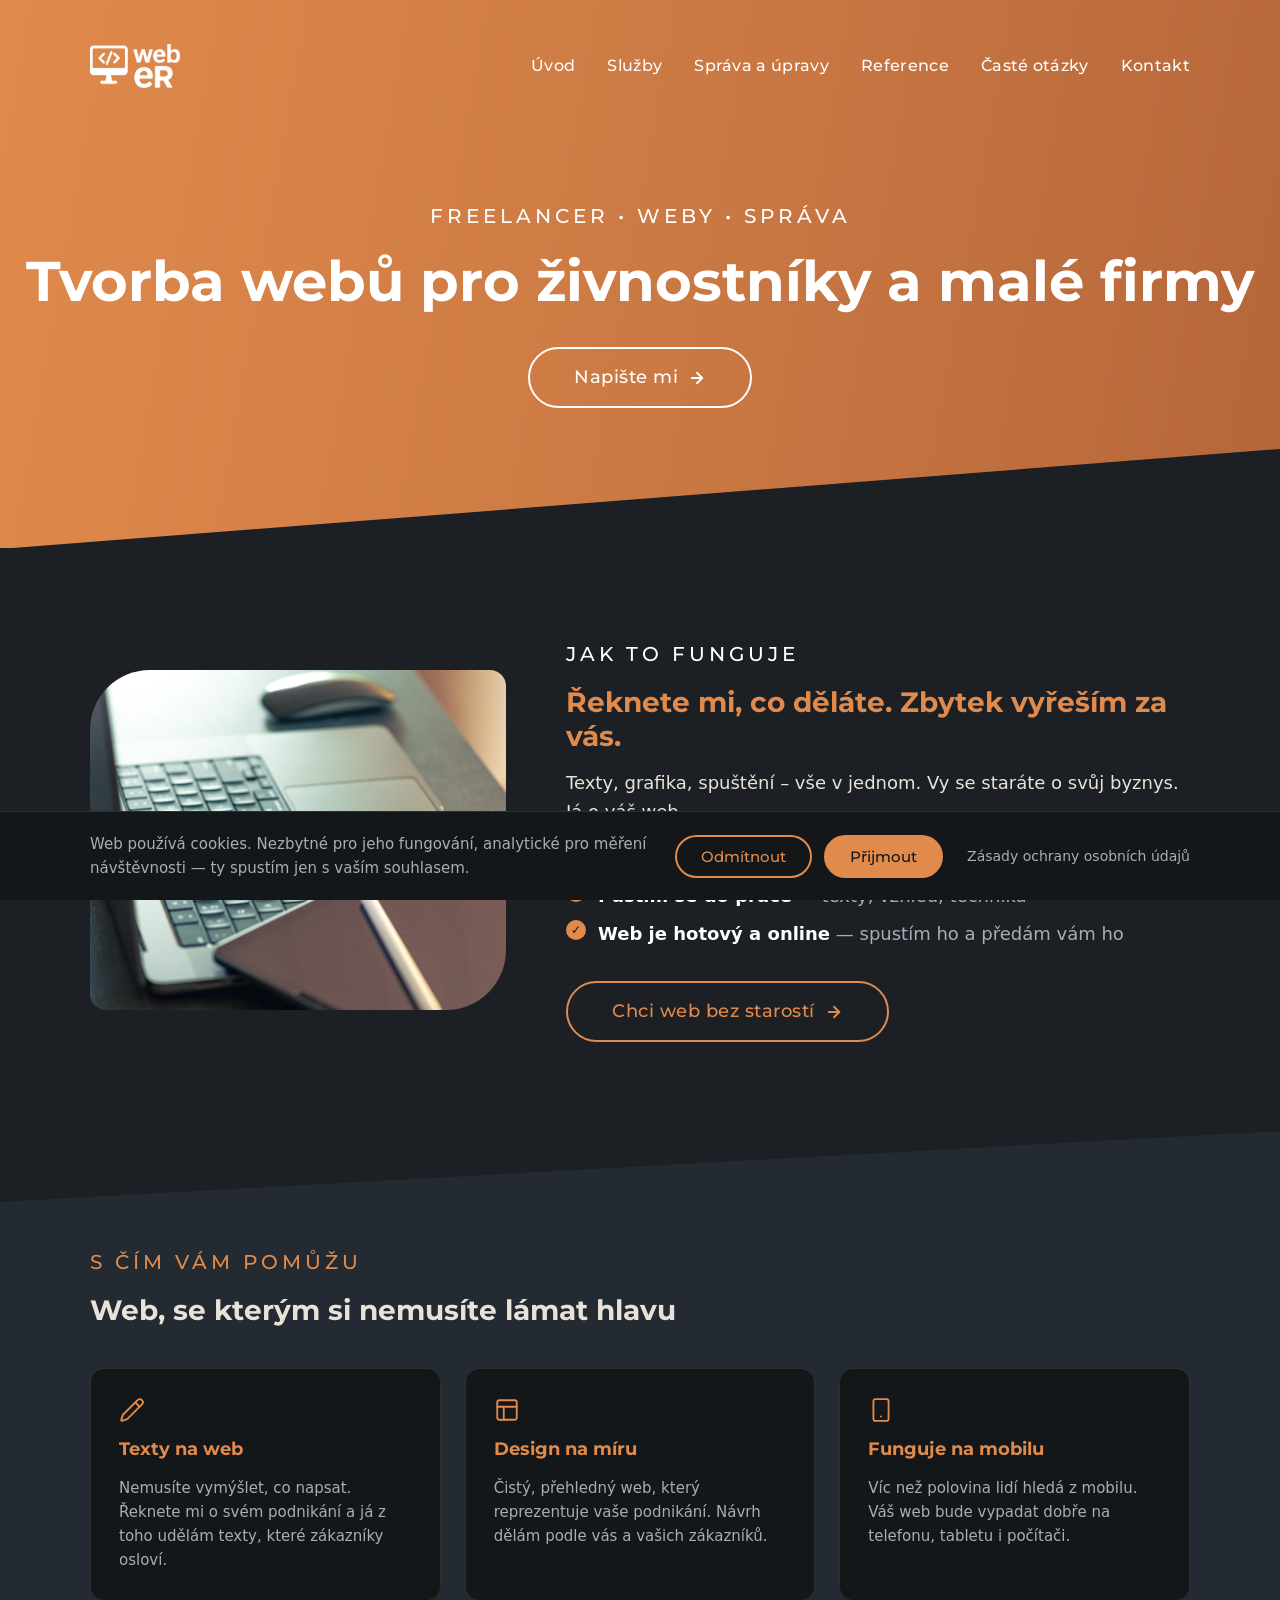
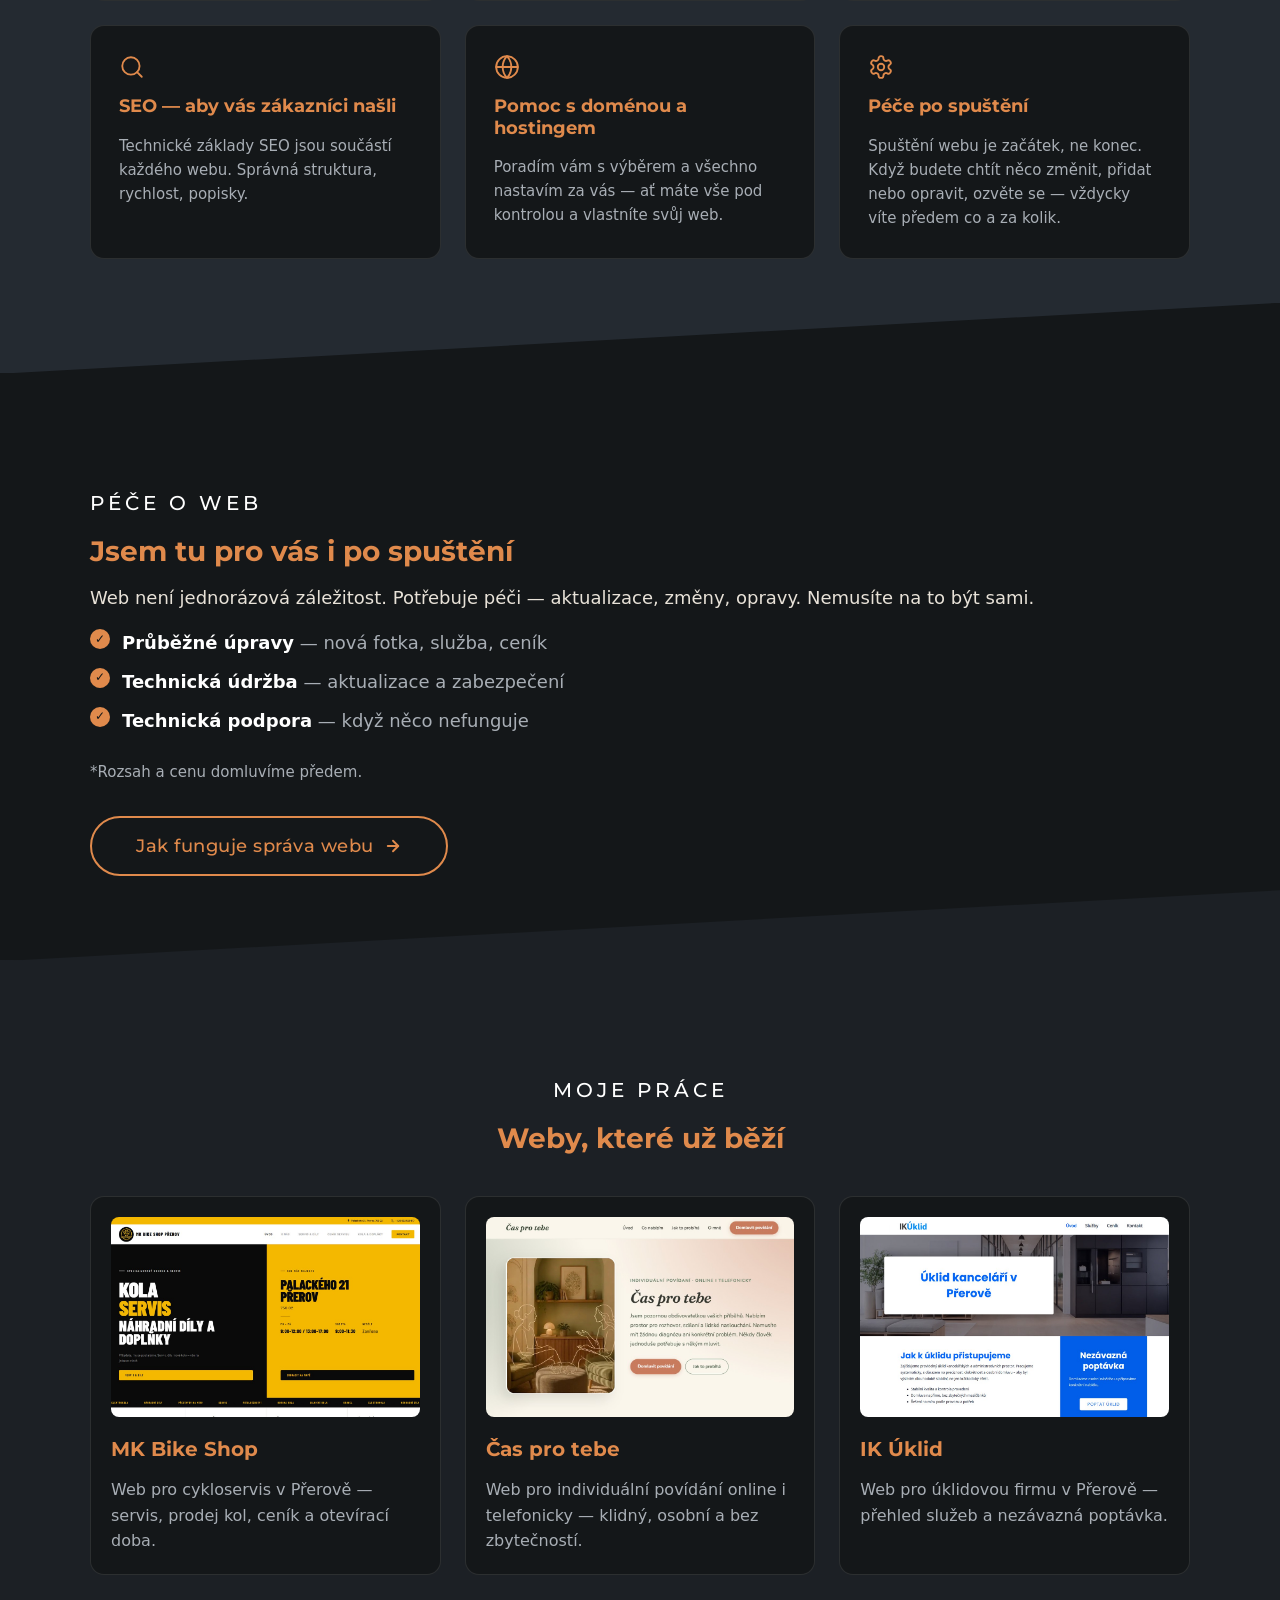
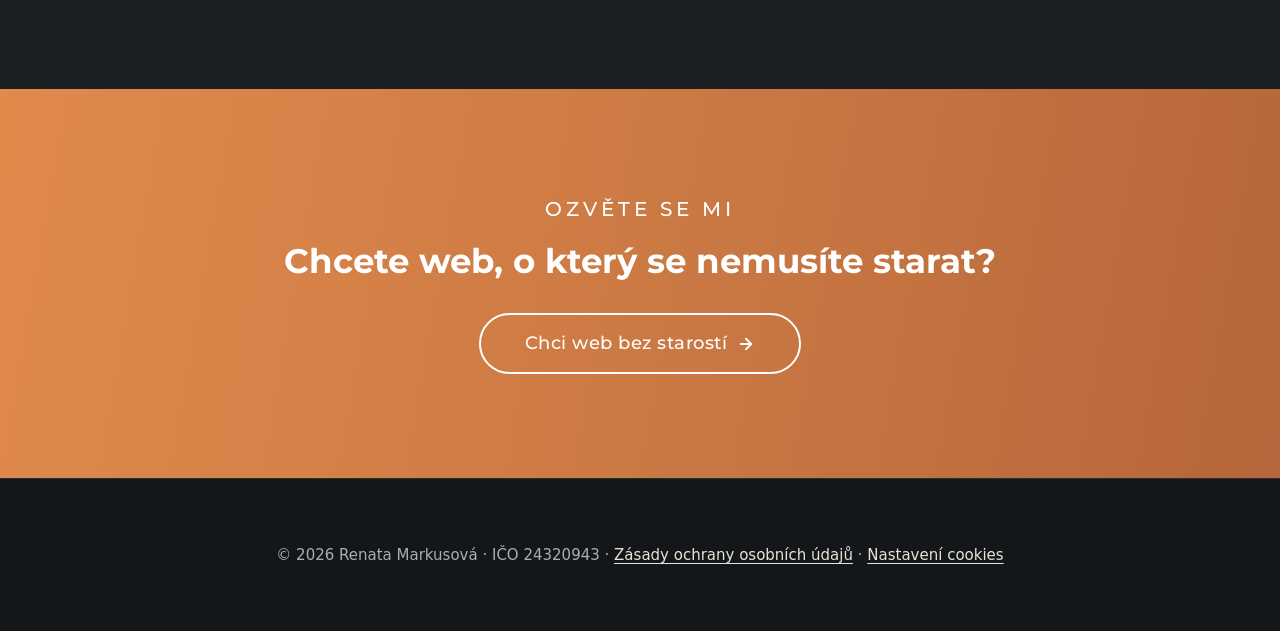
==== commit 723fc80e: "final" ====
--- a/index.html
+++ b/index.html
@@ -8,6 +8,7 @@
       name="description"
       content="Tvorba webů pro živnostníky a malé firmy. Postarám se o texty, design i spuštění — vy se staráte o svůj byznys. Pracuji online, po celé ČR."
     />
+    <link rel="canonical" href="https://web-er.cz/" />
     <link rel="icon" type="image/png" sizes="32x32" href="img/favicon-32x32.png" />
     <meta property="og:type" content="website" />
     <meta
@@ -43,6 +44,24 @@
         analytics_storage: "denied",
       });
       gtag("config", "G-6X2FGMSDNS");
+    </script>
+    <script type="application/ld+json">
+      {
+        "@context": "https://schema.org",
+        "@type": "ProfessionalService",
+        "name": "web-eR",
+        "description": "Tvorba webů pro živnostníky a malé firmy",
+        "url": "https://web-er.cz/",
+        "email": "info@web-er.cz",
+        "telephone": "+420733636713",
+        "image": "https://web-er.cz/img/og-image.jpg",
+        "areaServed": "Czech Republic",
+        "identifier": "IČO 24320943",
+        "provider": {
+          "@type": "Person",
+          "name": "Renata Markusová"
+        }
+      }
     </script>
   </head>
   <body>
--- a/style.css
+++ b/style.css
@@ -39,7 +39,7 @@
     system-ui,
     -apple-system,
     sans-serif;
-  font-size: 18px;
+  font-size: 1.125rem;
   line-height: 1.6;
 }
 
@@ -53,15 +53,15 @@
 }
 
 h1 {
-  font-size: 40px;
+  font-size: 2.5rem;
 }
 
 h2 {
-  font-size: 28px;
+  font-size: 1.75rem;
 }
 
 h3 {
-  font-size: 20px;
+  font-size: 1.25rem;
 }
 p {
   margin-bottom: 16px;
@@ -102,12 +102,12 @@
 }
 
 .logo img {
-  max-width: 115px;
+  max-width: 90px;
   transition: max-width 0.25s ease;
 }
 
 header.scrolled .logo img {
-  max-width: 95px;
+  max-width: 75px;
 }
 
 nav ul {
@@ -122,7 +122,7 @@
   text-decoration: none;
   font-family: var(--font-heading);
   font-weight: 500;
-  font-size: 16px;
+  font-size: 1rem;
   letter-spacing: 0.02em;
   /* trvalá rezerva místa pro linku, aby text při hoveru neposkakoval */
   padding-bottom: 4px;
@@ -162,7 +162,6 @@
 
 /*  HERO / ÚVOD  */
 .hero {
-  /* plastičtější přechod - tři barevné body, pravá strana znatelně tmavší */
   background: linear-gradient(
     100deg,
     var(--accent) 0%,
@@ -181,22 +180,20 @@
   text-transform: uppercase;
   font-family: var(--font-heading);
   letter-spacing: 4px;
-  font-size: 20px;
+  font-size: 1.25rem;
   font-weight: 500;
   margin-bottom: 16px;
 }
 
 .hero h1 {
-  /* bílá a větší než výchozí h1 */
   color: var(--text-strong);
-  font-size: 56px;
+  font-size: 3.5rem;
   margin-bottom: 32px;
 }
 
 .hero p:not(.eyebrow) {
-  /* popisný odstavec pod H1 (např. na kontakt.html) ve stejné barvě jako nadpis */
   color: var(--text-strong);
-  font-size: 20px;
+  font-size: 1.25rem;
 }
 
 .btn {
@@ -208,7 +205,7 @@
   text-decoration: none;
   font-family: var(--font-heading);
   font-weight: 500;
-  font-size: 18px;
+  font-size: 1.125rem;
   letter-spacing: 0.5px;
   padding: 14px 44px;
   border: 2px solid var(--text-strong);
@@ -219,7 +216,6 @@
 }
 
 .btn svg {
-  /* ikona šipky přebírá barvu textu přes currentColor */
   width: 18px;
   height: 18px;
   stroke-width: 2.5;
@@ -245,7 +241,7 @@
   /* diagonální řez na spodní hraně hera - přechod do další sekce */
   content: "";
   position: absolute;
-  bottom: -1px; /* zamezí vlasové spáře mezi hero a další sekcí */
+  bottom: -1px;
   left: 0;
   width: 100%;
   height: 100px;
@@ -253,7 +249,7 @@
   clip-path: polygon(0 100%, 100% 0, 100% 100%);
 }
 
-/* kompaktní varianta hero (kontakt.html) - menší odsazení a nižší diagonála */
+/* kompaktní varianta hero (kontakt.html)*/
 .hero--kompakt {
   padding: 160px 20px 100px;
 }
@@ -268,7 +264,6 @@
 }
 
 .jak-to-funguje .container {
-  /* dvousloupcový layout - obrázek a text vedle sebe */
   display: flex;
   align-items: center;
   justify-content: flex-start;
@@ -301,7 +296,7 @@
   color: var(--accent);
 }
 
-/* seznam s oranžovým zaškrtnutým kolečkem - sdílená třída napříč stránkami */
+/* seznam s oranžovým zaškrtnutým kolečkem */
 .seznam-check {
   list-style: none;
 }
@@ -333,7 +328,7 @@
   border-radius: 50%;
   background-color: var(--accent);
   color: var(--bg-dark);
-  font-size: 12px;
+  font-size: 0.75rem;
   font-weight: 700;
   display: flex;
   align-items: center;
@@ -353,6 +348,7 @@
 .sluzby {
   /* pozadí odlišené od okolních sekcí */
   background-color: var(--bg-light);
+  /* menší odsazení - zkosení nahoře i dole zabírá vlastní výšku */
   padding: 90px 0;
   /* kotva pro diagonální zkosení nahoře i dole (::before, ::after) */
   position: relative;
@@ -429,20 +425,20 @@
 
 .karta h3 {
   color: var(--accent);
-  font-size: 18px;
+  font-size: 1.125rem;
 }
 
 .karta p {
   color: var(--text-muted);
-  font-size: 15px;
+  font-size: 0.9375rem;
   margin-bottom: 0;
 }
 
 /*  SEKCE PÉČE  */
 .pece {
   background-color: var(--bg-dark);
-  /* větší spodní odsazení, aby zkosení nezasahovalo do tlačítka */
-  padding: 90px 0 140px;
+  /* menší spodní odsazení - zkosení dole zabírá vlastní výšku */
+  padding: 90px 0 60px;
   /* kotva pro diagonální zkosení na spodní hraně (::after) */
   position: relative;
 }
@@ -469,7 +465,7 @@
 }
 
 .pece .poznamka {
-  font-size: 15px;
+  font-size: 0.9375rem;
   color: var(--text-muted);
   margin-bottom: 32px;
 }
@@ -542,7 +538,7 @@
 
 .reference-karta p {
   color: var(--text-muted);
-  font-size: 16px;
+  font-size: 1rem;
   margin-bottom: 0;
 }
 
@@ -570,7 +566,7 @@
 
 .cta h2 {
   color: #ffffff;
-  font-size: 34px;
+  font-size: 2.125rem;
   margin-bottom: 32px;
 }
 
@@ -580,7 +576,7 @@
   border-top: 1px solid rgba(255, 255, 255, 0.1);
   padding: 40px 0;
   text-align: center;
-  font-size: 15px;
+  font-size: 0.9375rem;
   color: var(--text-muted);
 }
 
@@ -616,7 +612,7 @@
 
 .textova-stranka h2 {
   color: var(--accent);
-  font-size: 24px;
+  font-size: 1.5rem;
   margin-top: 40px;
 }
 
@@ -653,7 +649,7 @@
 #varianty .poznamka {
   /* menší text s odstupem od karet */
   margin-top: 24px;
-  font-size: 14px;
+  font-size: 0.875rem;
   color: var(--text-muted);
 }
 
@@ -686,7 +682,7 @@
   align-self: flex-start;
   text-transform: uppercase;
   letter-spacing: 1px;
-  font-size: 12px;
+  font-size: 0.75rem;
   font-weight: 700;
   color: var(--text-muted);
   border: 1px solid var(--text-muted);
@@ -709,6 +705,7 @@
 /*  SEKCE S ČÍM SE LIDI OZÝVAJÍ - stejné pozadí a zkosení jako .sluzby na indexu  */
 .dotazy {
   background-color: var(--bg-light);
+  /* menší odsazení - zkosení nahoře i dole zabírá vlastní výšku */
   padding: 90px 0;
   position: relative;
 }
@@ -748,7 +745,7 @@
 
 /*  SEKCE PROČ HLÍDAT (sprava.html)  */
 .proc-hlidat {
-  padding: 90px 0;
+  padding: 60px 0;
 }
 
 .proc-hlidat .container {
@@ -762,7 +759,22 @@
 
 /*  SEKCE JAK MĚ KONTAKTOVAT (kontakt.html)  */
 .kontakt-info {
+  /* menší spodní odsazení - zkosení dole zabírá vlastní výšku */
   padding: 90px 0;
+  /* kotva pro diagonální zkosení na spodní hraně (::after) */
+  position: relative;
+}
+
+.kontakt-info::after {
+  /* stejný směr zkosení jako ostatní - barva odpovídá pozadí .faq pod sekcí */
+  content: "";
+  position: absolute;
+  bottom: -1px;
+  left: 0;
+  width: 100%;
+  height: 71px;
+  background-color: var(--bg-light);
+  clip-path: polygon(0 100%, 100% 0, 100% 100%);
 }
 
 .kontakt-info .container {
@@ -806,7 +818,7 @@
 .faq {
   /* pozadí odlišené od okolních sekcí */
   background-color: var(--bg-light);
-  padding: 90px 0;
+  padding: 60px 0;
 }
 
 .faq .container {
@@ -871,7 +883,7 @@
 }
 
 .provozovatel .poznamka {
-  font-size: 14px;
+  font-size: 0.875rem;
   color: var(--text-muted);
   margin-bottom: 0;
 }
@@ -898,7 +910,7 @@
 }
 
 .cookie-lista__obsah p {
-  font-size: 15px;
+  font-size: 0.9375rem;
   color: var(--text-muted);
   margin-bottom: 0;
 }
@@ -906,7 +918,7 @@
 .cookie-lista__obsah > a,
 .cookie-lista__obsah > span {
   flex-shrink: 0;
-  font-size: 14px;
+  font-size: 0.875rem;
   color: var(--text-muted);
   text-decoration: none;
 }
@@ -925,7 +937,7 @@
   /* stejný tvar jako .btn, jen menší */
   font-family: var(--font-heading);
   font-weight: 500;
-  font-size: 15px;
+  font-size: 0.9375rem;
   padding: 10px 24px;
   border-radius: 999px;
   cursor: pointer;
@@ -976,6 +988,20 @@
 
 /*  RESPONZIVITA HLAVIČKY A HERO SEKCE  */
 @media (max-width: 900px) {
+  .jak-to-funguje,
+  .reference,
+  .proc-hlidat,
+  .faq,
+  .kontakt-info,
+  #varianty {
+    padding-top: 60px;
+    padding-bottom: 40px;
+  }
+
+  .provozovatel {
+    padding: 40px 0;
+  }
+
   header {
     /* nižší hlavička i v základním stavu */
     padding-top: 12px;
@@ -986,11 +1012,11 @@
   }
 
   .logo img {
-    max-width: 95px;
+    max-width: 75px;
   }
 
   header.scrolled .logo img {
-    max-width: 85px;
+    max-width: 65px;
   }
 
   nav {
@@ -1028,7 +1054,7 @@
   }
 
   .hero h1 {
-    font-size: 28px;
+    font-size: 1.75rem;
   }
 
   .hero::after {
@@ -1080,6 +1106,11 @@
 
   .dotazy::before,
   .dotazy::after {
+    /* na mobilu kratší zkosení */
+    height: 36px;
+  }
+
+  .kontakt-info::after {
     /* na mobilu kratší zkosení */
     height: 36px;
   }
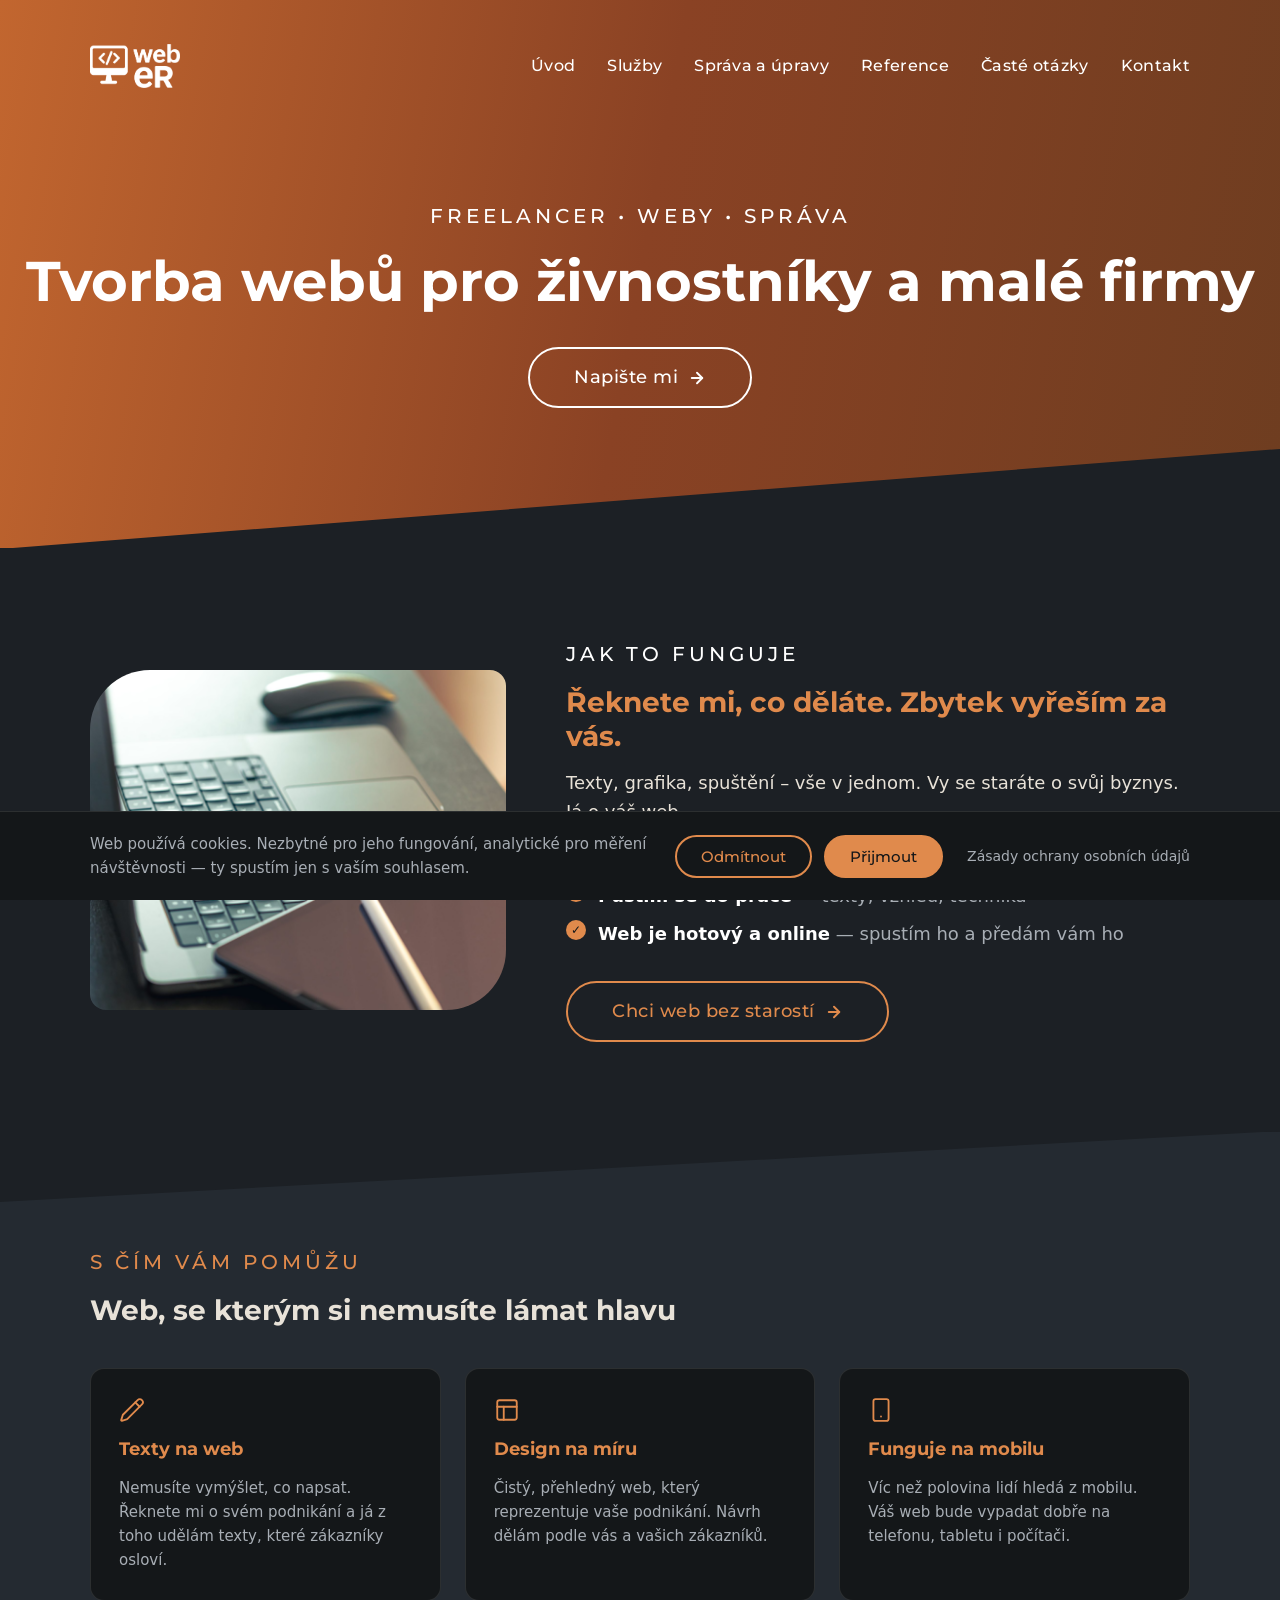
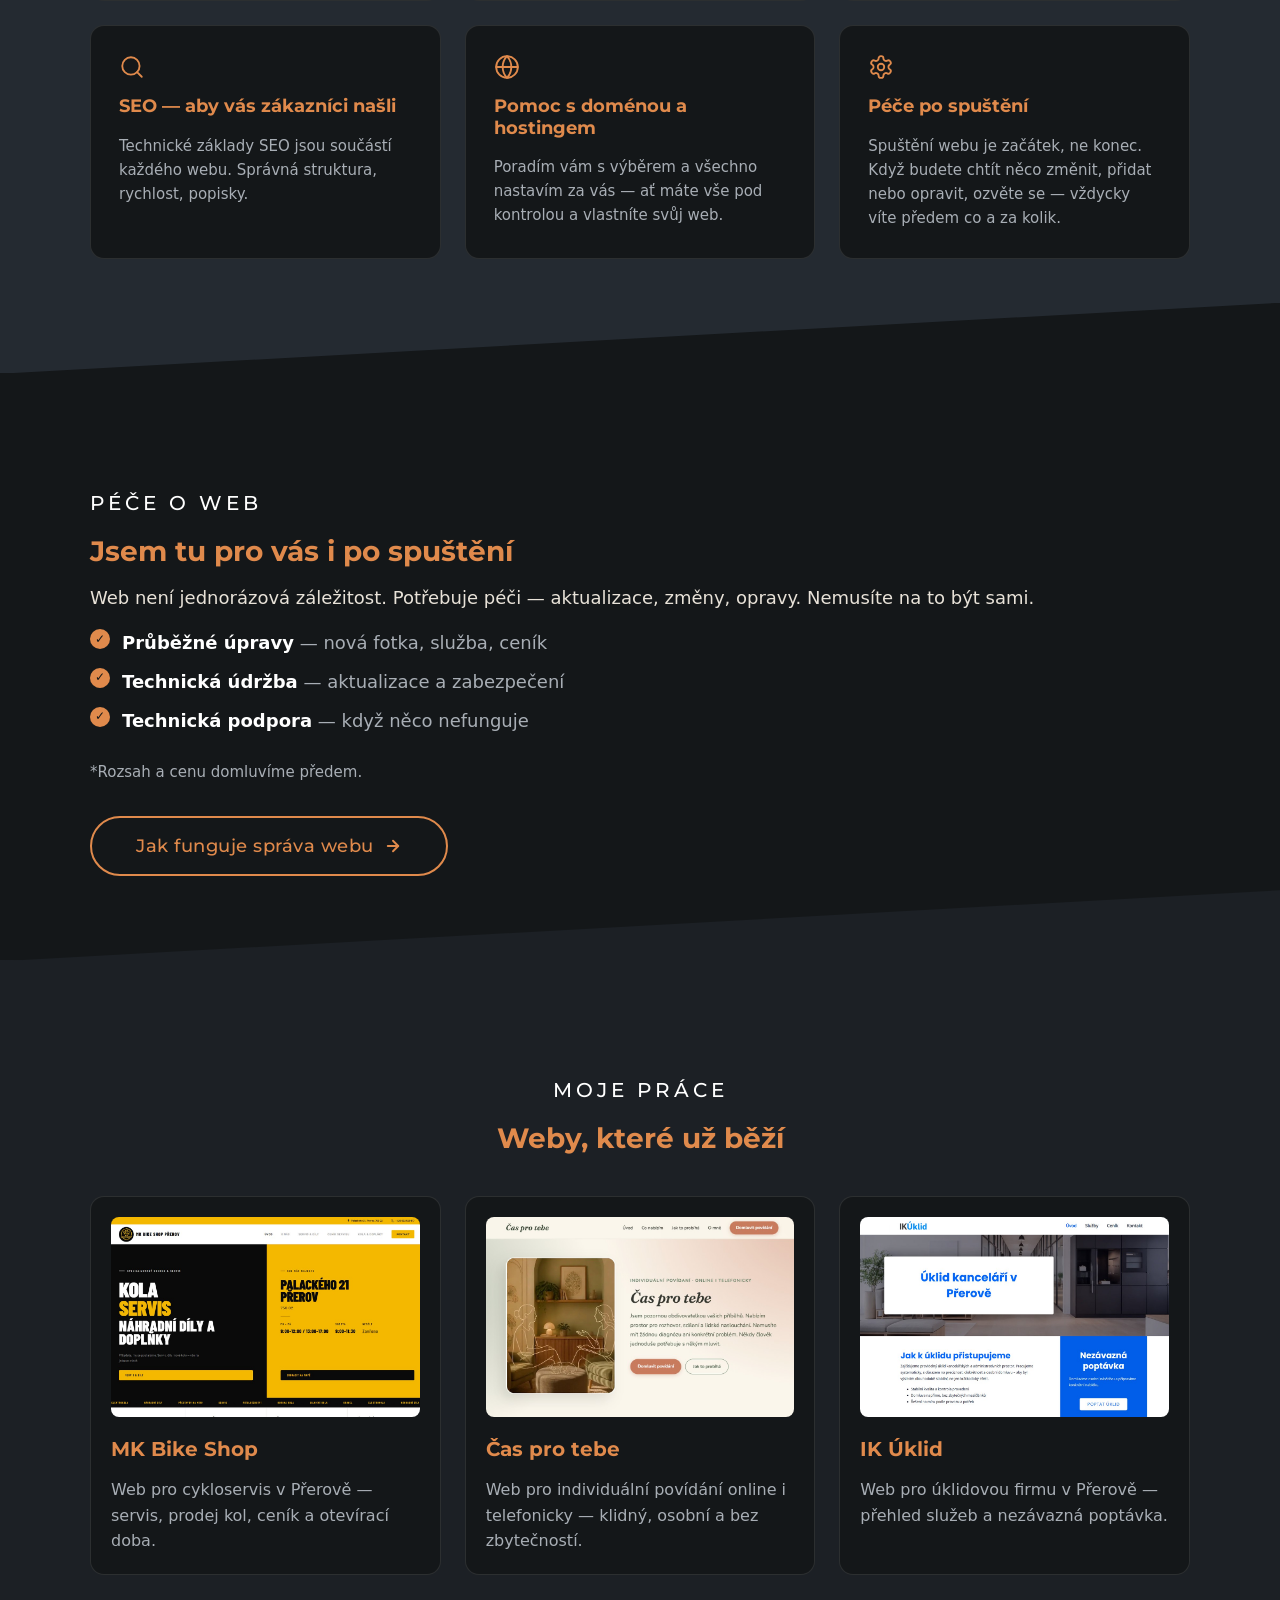
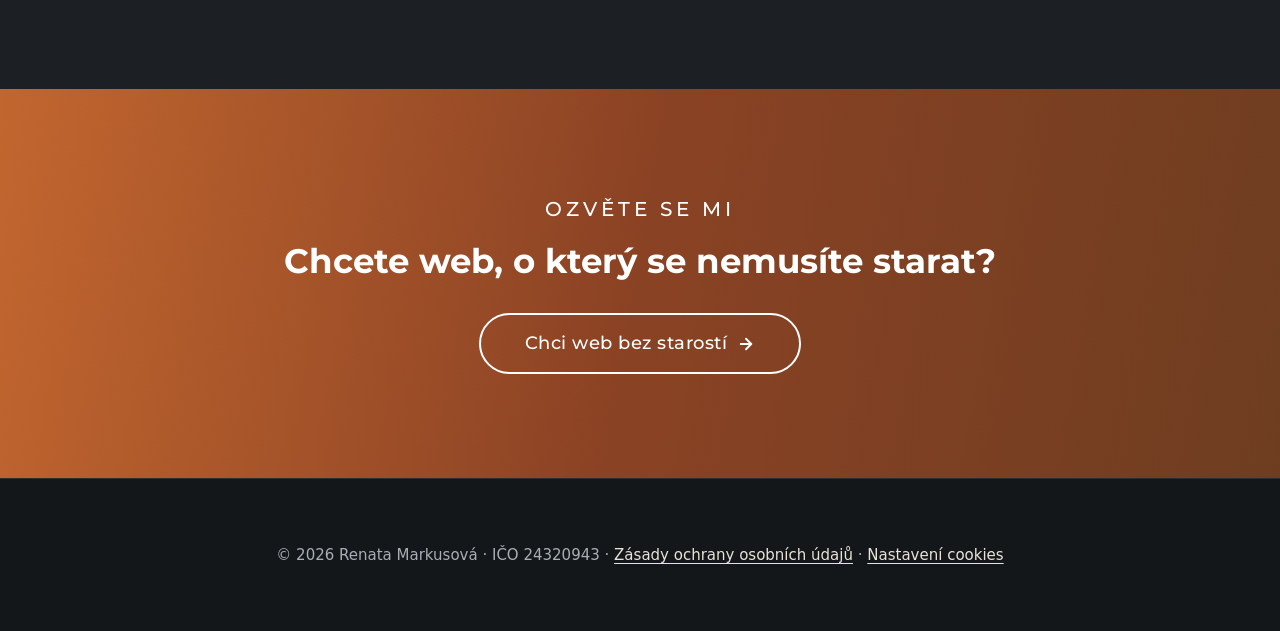
==== commit df88823d: "final hlavni" ====
--- a/index.html
+++ b/index.html
@@ -55,8 +55,11 @@
         "email": "info@web-er.cz",
         "telephone": "+420733636713",
         "image": "https://web-er.cz/img/og-image.jpg",
-        "areaServed": "Czech Republic",
-        "identifier": "IČO 24320943",
+        "areaServed": {
+          "@type": "Country",
+          "name": "Česká republika"
+        },
+        "identifier": "24320943",
         "provider": {
           "@type": "Person",
           "name": "Renata Markusová"
--- a/style.css
+++ b/style.css
@@ -16,6 +16,11 @@
   --accent: #e08a4c;
   --accent-mid: #ca7843;
   --accent-hover: #b5663a;
+
+  /* Přechod v hero a CTA - tmavší než akcent, aby prošel kontrast s bílým textem */
+  --hero-od: #c2662f;
+  --hero-stred: #8a4224;
+  --hero-do: #6e3d20;
 
   /* Pozadí */
   --bg: #1c2025;
@@ -164,11 +169,11 @@
 .hero {
   background: linear-gradient(
     100deg,
-    var(--accent) 0%,
-    var(--accent-mid) 55%,
-    var(--accent-hover) 100%
+    var(--hero-od) 0%,
+    var(--hero-stred) 50%,
+    var(--hero-do) 100%
   );
-  color: #20160f;
+  color: var(--text-strong);
   text-align: center;
   padding: 200px 20px 140px;
   /* kotva pro diagonální řez (::after) */
@@ -226,6 +231,11 @@
   color: var(--accent);
 }
 
+.hero .btn:hover {
+  /* var(--accent) na bílém pozadí by byl na ztmavené oranžové málo čitelný */
+  color: var(--hero-stred);
+}
+
 /* varianta tlačítka pro tmavé pozadí mimo hero */
 .btn--outline {
   color: var(--accent);
@@ -547,9 +557,9 @@
   /* stejný přechod jako hero */
   background: linear-gradient(
     100deg,
-    var(--accent) 0%,
-    var(--accent-mid) 55%,
-    var(--accent-hover) 100%
+    var(--hero-od) 0%,
+    var(--hero-stred) 50%,
+    var(--hero-do) 100%
   );
   text-align: center;
   padding: 80px 0;
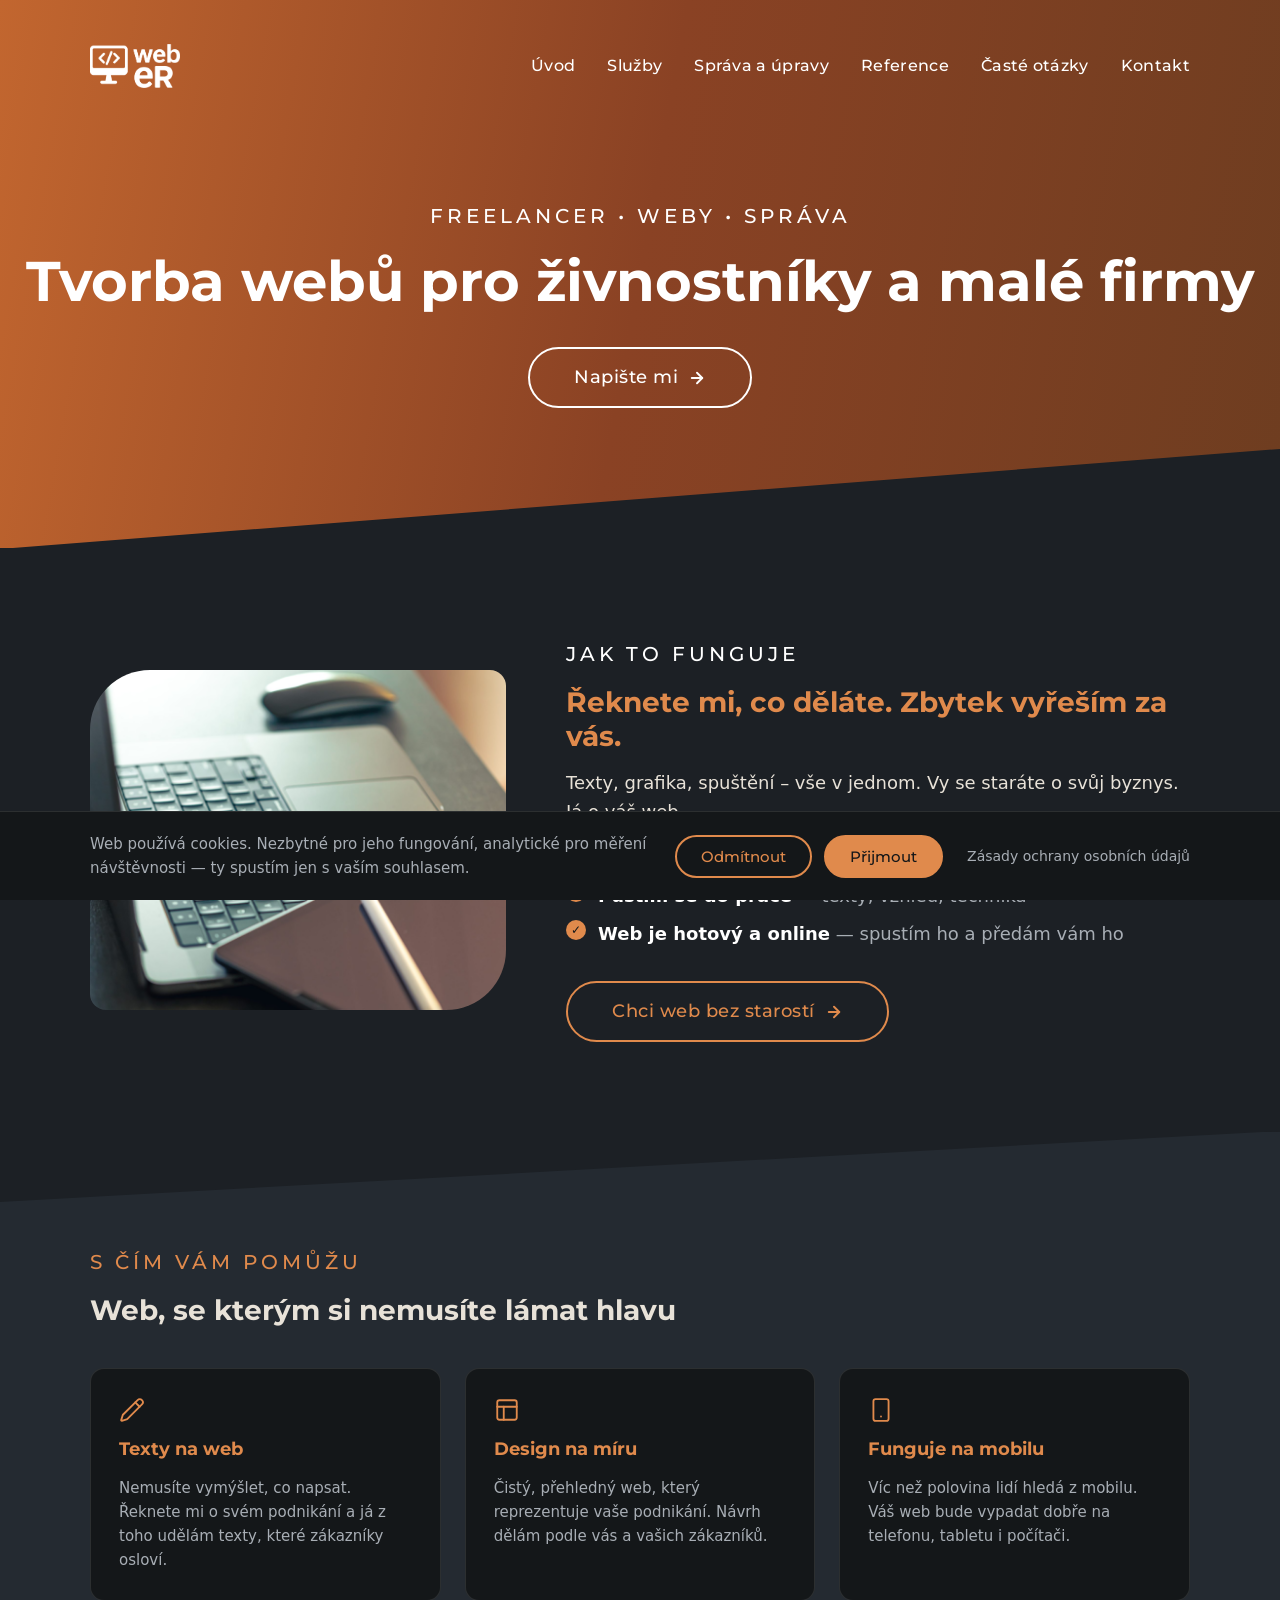
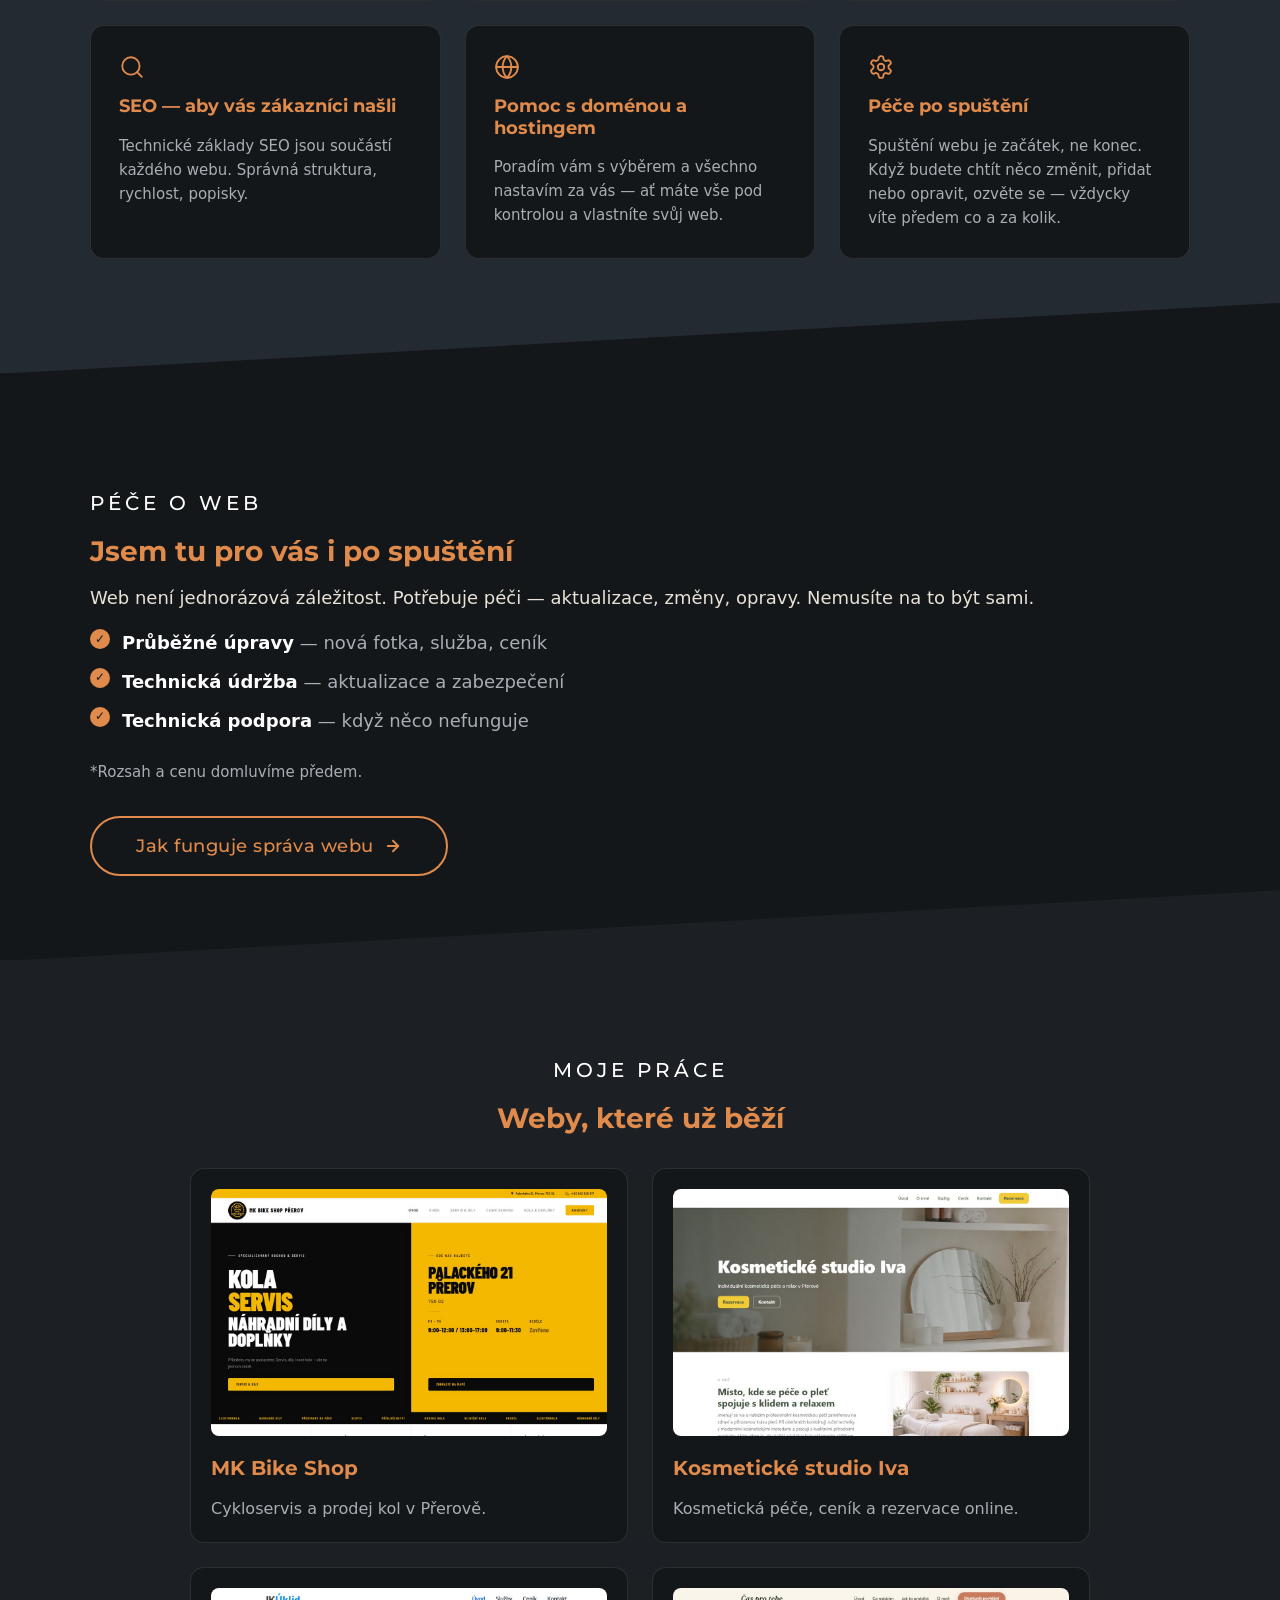
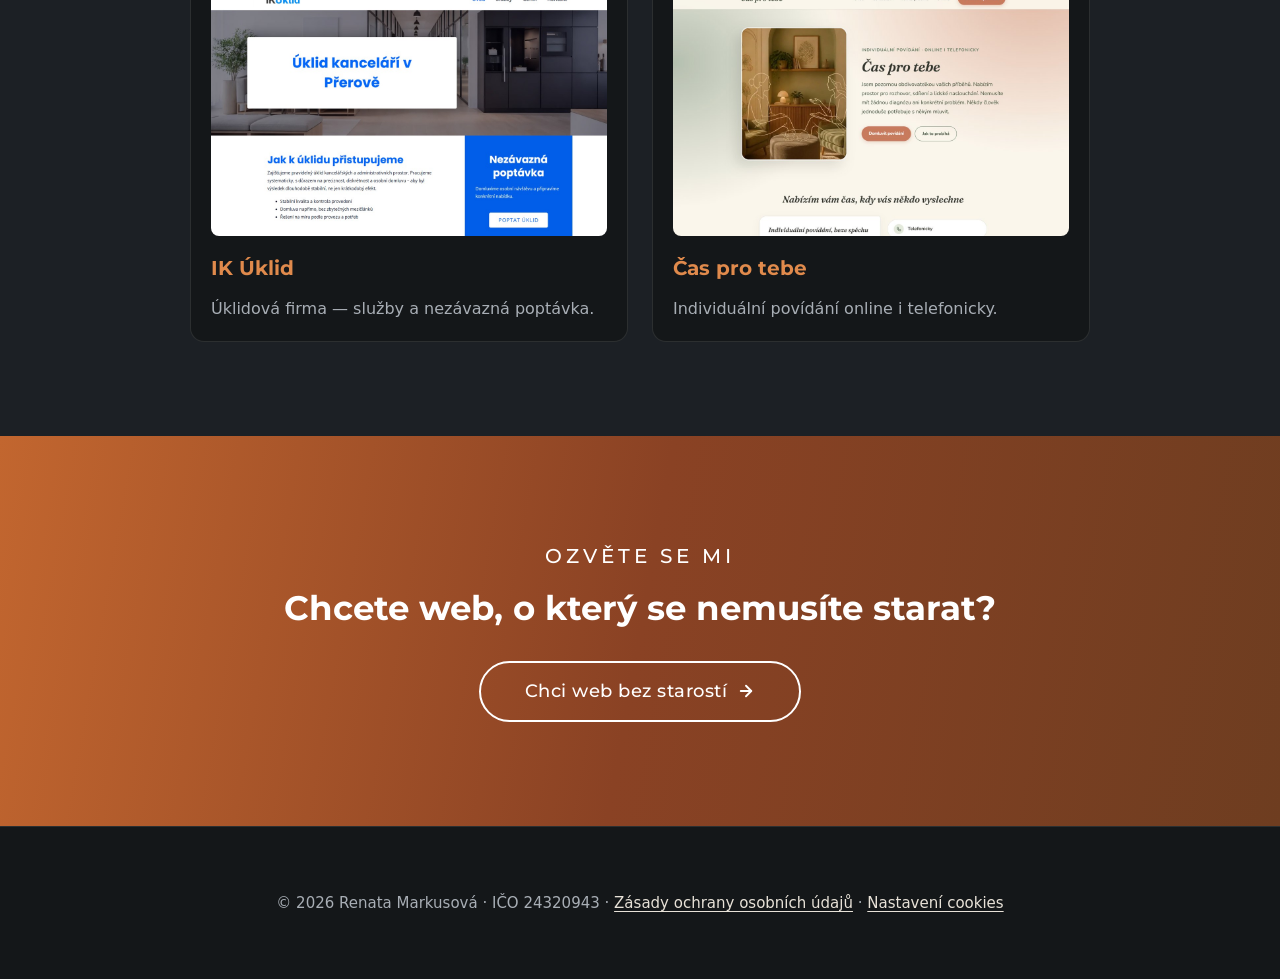
==== commit ee4cdb10: "karty padding" ====
--- a/index.html
+++ b/index.html
@@ -26,10 +26,15 @@
     <link rel="preconnect" href="https://fonts.googleapis.com" />
     <link rel="preconnect" href="https://fonts.gstatic.com" crossorigin />
     <link
+      rel="preload"
+      as="style"
+      href="https://fonts.googleapis.com/css2?family=Montserrat:wght@400;500;600;700&display=swap"
+    />
+    <link
       href="https://fonts.googleapis.com/css2?family=Montserrat:wght@400;500;600;700&display=swap"
       rel="stylesheet"
     />
-    <link rel="stylesheet" href="style.css" />
+    <link rel="stylesheet" href="style.css?v=4" />
     <script
       async
       src="https://www.googletagmanager.com/gtag/js?id=G-6X2FGMSDNS"
@@ -70,17 +75,17 @@
   <body>
     <header>
       <div class="container">
-        <a href="index.html" class="logo">
+        <a href="/" class="logo">
           <img src="img/logo-web-er-bile.png" alt="web-eR" />
         </a>
         <nav>
           <ul>
             <li><a href="#uvod">Úvod</a></li>
             <li><a href="#sluzby">Služby</a></li>
-            <li><a href="sprava.html">Správa a úpravy</a></li>
+            <li><a href="/sprava">Správa a úpravy</a></li>
             <li><a href="#reference">Reference</a></li>
-            <li><a href="kontakt.html#faq">Časté otázky</a></li>
-            <li><a href="kontakt.html">Kontakt</a></li>
+            <li><a href="/kontakt#faq">Časté otázky</a></li>
+            <li><a href="/kontakt">Kontakt</a></li>
           </ul>
         </nav>
         <button
@@ -99,7 +104,7 @@
       <section id="uvod" class="hero">
         <p class="eyebrow">FREELANCER • WEBY • SPRÁVA</p>
         <h1>Tvorba webů pro živnostníky a malé firmy</h1>
-        <a href="kontakt.html" class="btn">
+        <a href="/kontakt" class="btn">
           Napište mi
           <svg
             aria-hidden="true"
@@ -117,7 +122,12 @@
       </section>
       <section class="jak-to-funguje">
         <div class="container">
-          <img src="img/work-scaled.jpg" alt="Ukázka práce na tvorbě webu" />
+          <img
+            src="img/work-scaled.jpg"
+            alt="Ukázka práce na tvorbě webu"
+            width="1707"
+            height="2560"
+          />
           <div>
             <p class="eyebrow">Jak to funguje</p>
             <h2>Řeknete mi, co děláte. Zbytek vyřeším za vás.</h2>
@@ -130,7 +140,7 @@
               <li><strong>Pustím se do práce</strong> — texty, vzhled, technika</li>
               <li><strong>Web je hotový a online</strong> — spustím ho a předám vám ho</li>
             </ul>
-            <a href="kontakt.html" class="btn btn--outline">
+            <a href="/kontakt" class="btn btn--outline">
               Chci web bez starostí
               <svg
                 aria-hidden="true"
@@ -293,7 +303,7 @@
             <li><strong>Technická podpora</strong> — když něco nefunguje</li>
           </ul>
           <p class="poznamka">*Rozsah a cenu domluvíme předem.</p>
-          <a href="sprava.html" class="btn btn--outline">
+          <a href="/sprava" class="btn btn--outline">
             Jak funguje správa webu
             <svg
               aria-hidden="true"
@@ -326,12 +336,46 @@
                 <img
                   src="img/reference-mk-bike-shop.jpg"
                   alt="Náhled webu MK Bike Shop"
+                  width="1200"
+                  height="750"
+                  loading="lazy"
                 />
                 <h3>MK Bike Shop</h3>
-                <p>
-                  Web pro cykloservis v Přerově — servis, prodej kol, ceník a
-                  otevírací doba.
-                </p>
+                <p>Cykloservis a prodej kol v Přerově.</p>
+              </a>
+            </li>
+            <li class="reference-karta">
+              <a
+                href="https://kosmetikaiva.cz"
+                target="_blank"
+                rel="noopener"
+              >
+                <img
+                  src="img/reference-kosmetika-iva.jpg"
+                  alt="Náhled webu Kosmetické studio Iva"
+                  width="1200"
+                  height="750"
+                  loading="lazy"
+                />
+                <h3>Kosmetické studio Iva</h3>
+                <p>Kosmetická péče, ceník a rezervace online.</p>
+              </a>
+            </li>
+            <li class="reference-karta">
+              <a
+                href="https://www.ikuklid.cz"
+                target="_blank"
+                rel="noopener"
+              >
+                <img
+                  src="img/reference-ik-uklid.jpg"
+                  alt="Náhled webu IK Úklid"
+                  width="1200"
+                  height="750"
+                  loading="lazy"
+                />
+                <h3>IK Úklid</h3>
+                <p>Úklidová firma — služby a nezávazná poptávka.</p>
               </a>
             </li>
             <li class="reference-karta">
@@ -343,29 +387,12 @@
                 <img
                   src="img/reference-cas-pro-tebe.jpg"
                   alt="Náhled webu Čas pro tebe"
+                  width="1400"
+                  height="629"
+                  loading="lazy"
                 />
                 <h3>Čas pro tebe</h3>
-                <p>
-                  Web pro individuální povídání online i telefonicky — klidný,
-                  osobní a bez zbytečností.
-                </p>
-              </a>
-            </li>
-            <li class="reference-karta">
-              <a
-                href="https://www.ikuklid.cz"
-                target="_blank"
-                rel="noopener"
-              >
-                <img
-                  src="img/reference-ik-uklid.jpg"
-                  alt="Náhled webu IK Úklid"
-                />
-                <h3>IK Úklid</h3>
-                <p>
-                  Web pro úklidovou firmu v Přerově — přehled služeb a
-                  nezávazná poptávka.
-                </p>
+                <p>Individuální povídání online i telefonicky.</p>
               </a>
             </li>
           </ul>
@@ -375,7 +402,7 @@
         <div class="container">
           <p class="eyebrow">OZVĚTE SE MI</p>
           <h2>Chcete web, o který se nemusíte starat?</h2>
-          <a href="kontakt.html" class="btn">
+          <a href="/kontakt" class="btn">
             Chci web bez starostí
             <svg
               aria-hidden="true"
@@ -397,7 +424,7 @@
       <div class="container">
         <p>
           &copy; 2026 Renata Markusová · IČO 24320943 ·
-          <a href="zasady-ochrany-osobnich-udaju.html"
+          <a href="/zasady-ochrany-osobnich-udaju"
             >Zásady ochrany osobních údajů</a
           >
           · <button type="button" id="cookie-nastaveni">Nastavení cookies</button>
@@ -414,11 +441,11 @@
           <button type="button" id="cookie-odmitnout">Odmítnout</button>
           <button type="button" id="cookie-prijmout">Přijmout</button>
         </div>
-        <a href="zasady-ochrany-osobnich-udaju.html"
+        <a href="/zasady-ochrany-osobnich-udaju"
           >Zásady ochrany osobních údajů</a
         >
       </div>
     </div>
-    <script src="script.js"></script>
+    <script src="script.js?v=2"></script>
   </body>
 </html>
--- a/style.css
+++ b/style.css
@@ -482,7 +482,7 @@
 
 /*  SEKCE REFERENCE  */
 .reference {
-  padding: 90px 0;
+  padding: 70px 0;
 }
 
 .reference .container {
@@ -498,14 +498,16 @@
 .reference h2 {
   /* stejná barva jako nadpis v .jak-to-funguje */
   color: var(--accent);
-  margin-bottom: 40px;
+  margin-bottom: 32px;
 }
 
 .reference-karty {
   list-style: none;
   display: grid;
-  grid-template-columns: repeat(3, 1fr);
+  grid-template-columns: repeat(2, 1fr);
   gap: 24px;
+  max-width: 900px;
+  margin: 0 auto;
 }
 
 .reference-karta {
@@ -529,10 +531,9 @@
 
 .reference-karta img {
   width: 100%;
-  height: 200px;
+  height: auto;
+  aspect-ratio: 1200 / 750;
   object-fit: cover;
-  /* zobrazí horní část náhledu webu */
-  object-position: top;
   border-radius: 8px;
   margin-bottom: 20px;
   transition: transform 0.2s ease;
